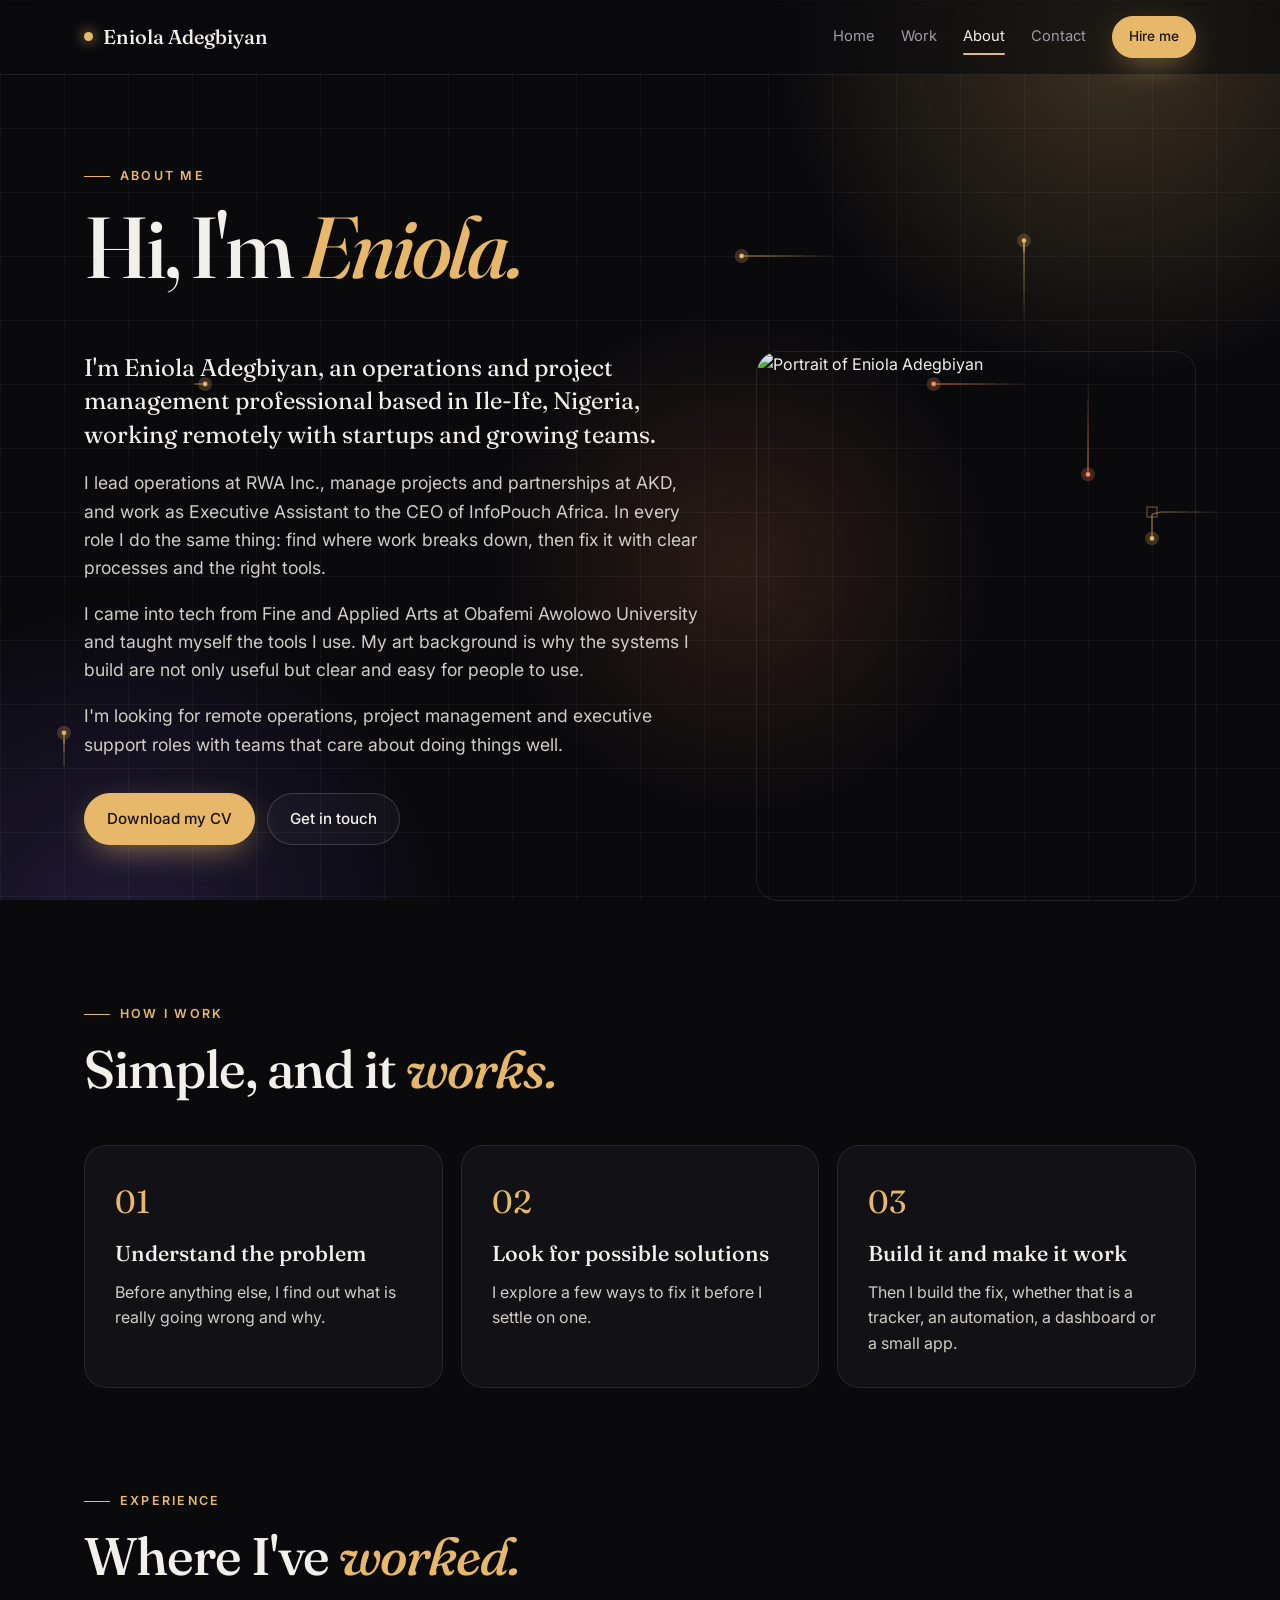
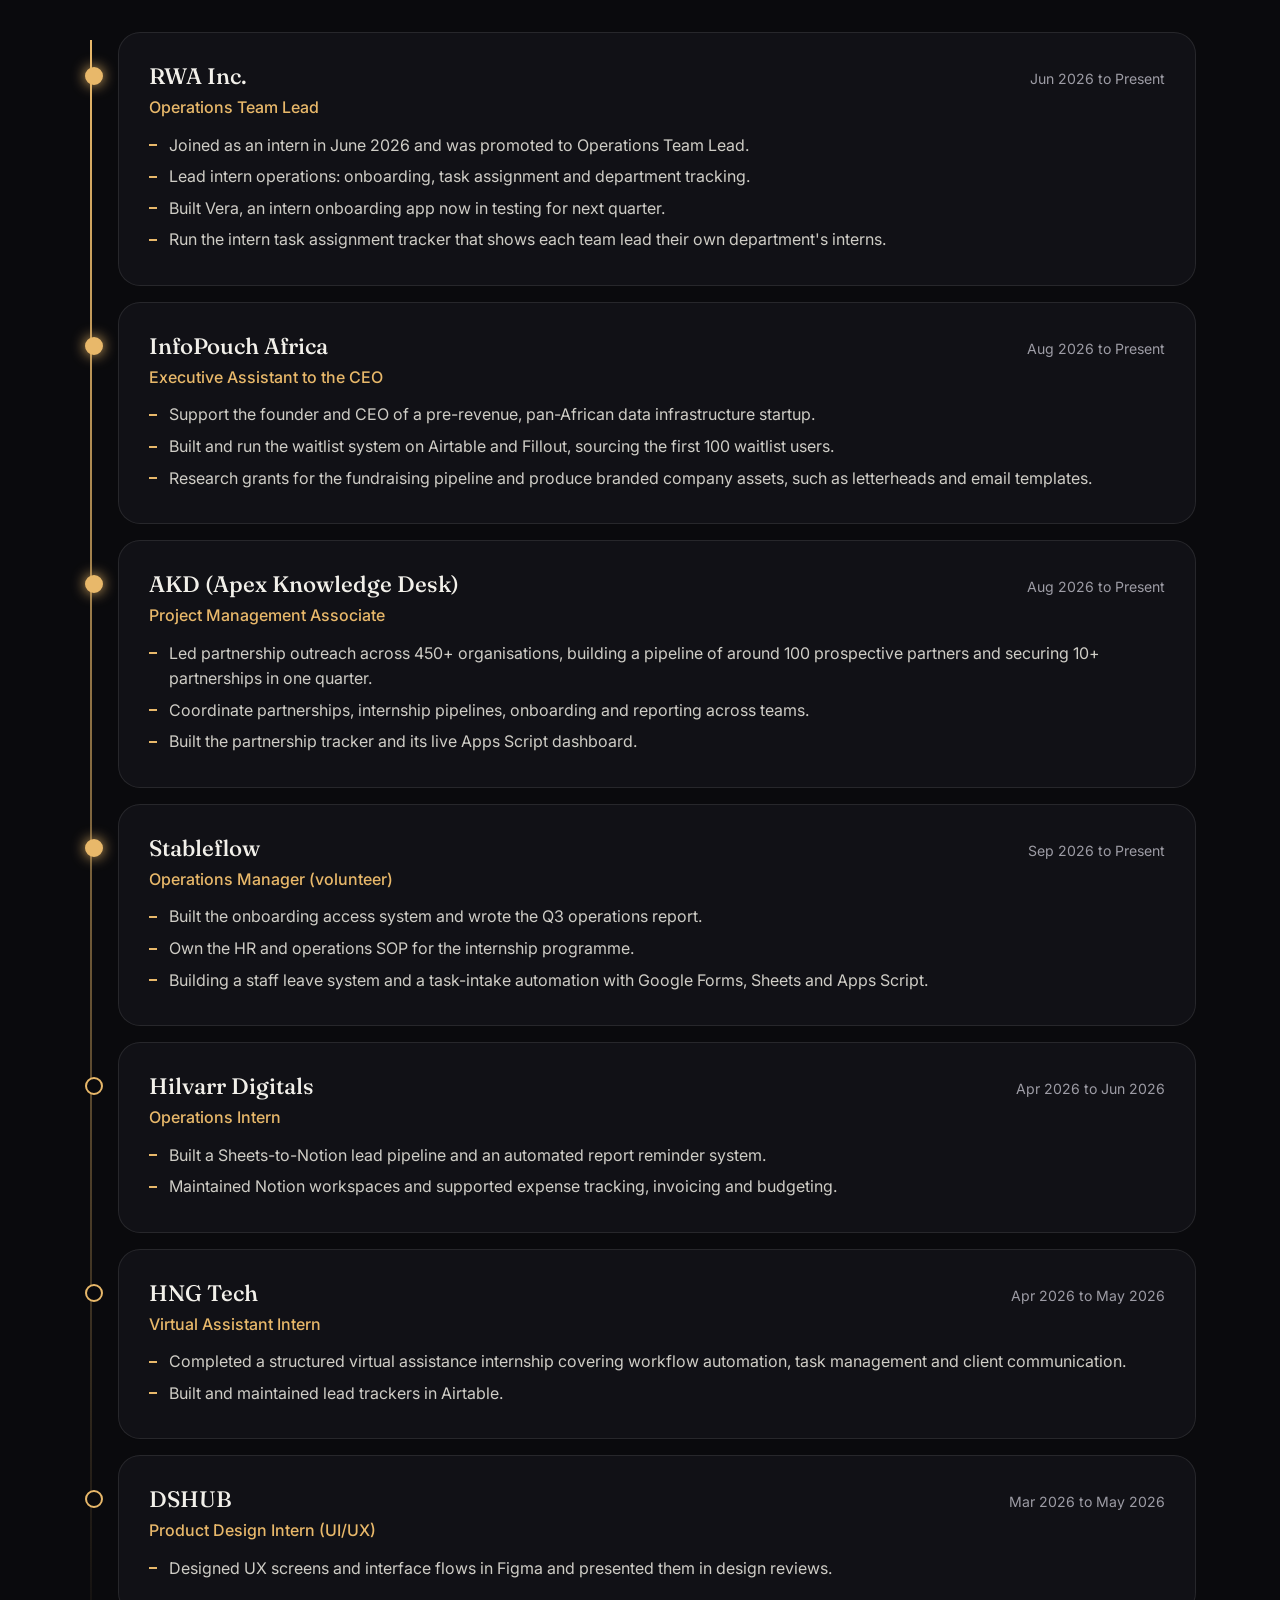
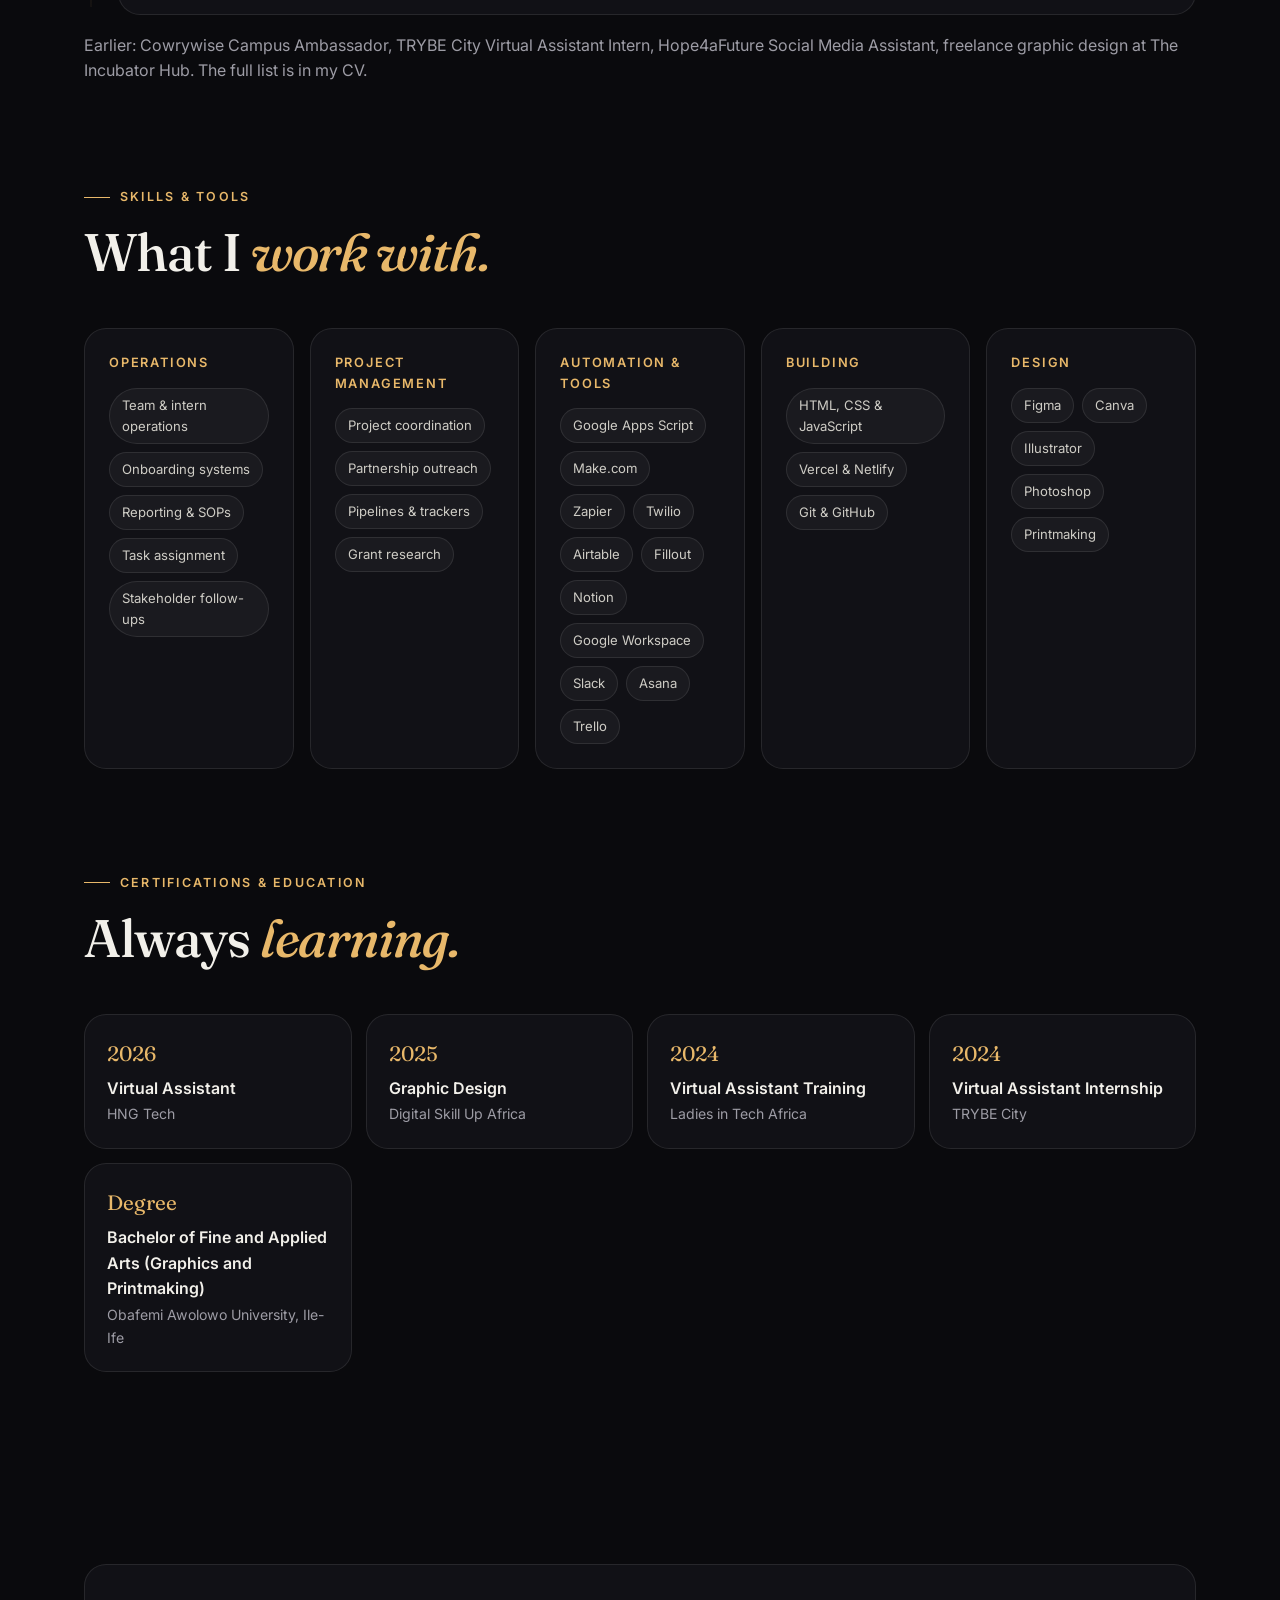
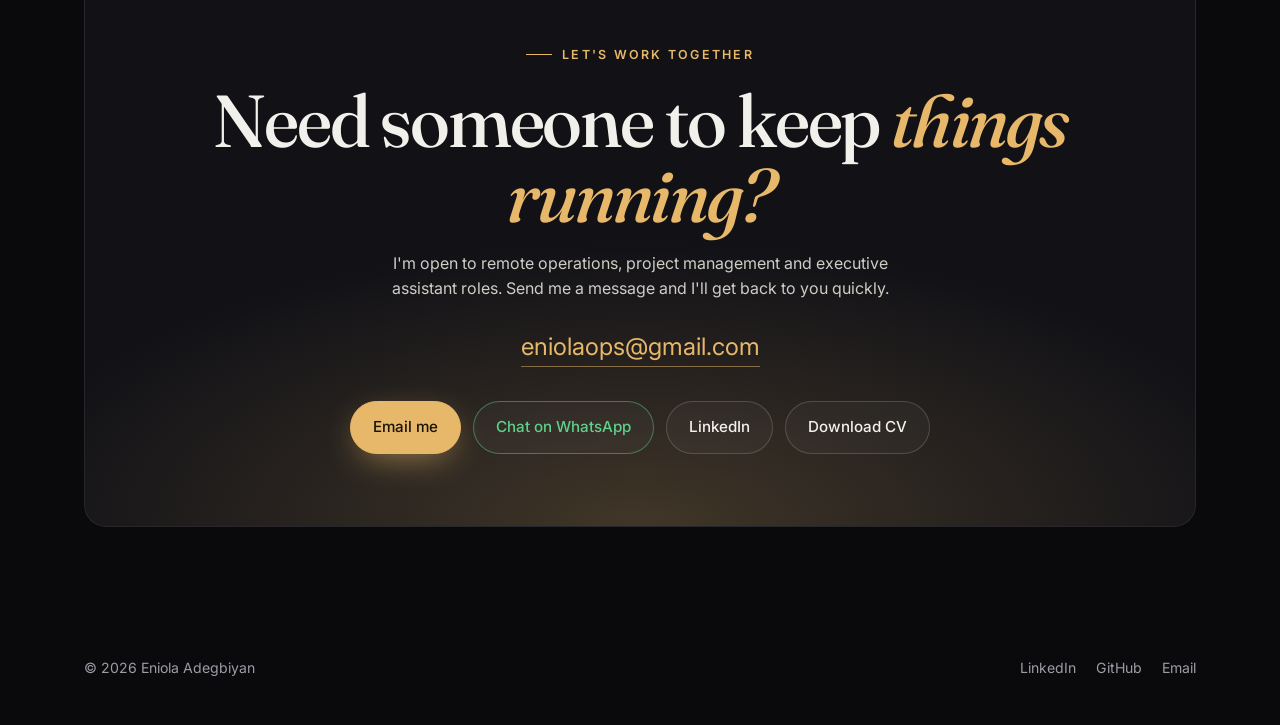
==== about.html @ 3858b808 "Add files via upload" ====
<!DOCTYPE html>
<html lang="en">
<head>
  <meta charset="UTF-8" />
  <meta name="viewport" content="width=device-width, initial-scale=1" />
  <title>About | Eniola Adegbiyan</title>
  <meta name="description" content="Eniola Adegbiyan: Operations Team Lead, Project Manager and Executive Assistant. I keep startups and growing teams organised and moving." />
  <meta name="theme-color" content="#0a0a0d" />
  <!-- The preview card people see when you share a link on LinkedIn or WhatsApp -->
  <meta property="og:type" content="website" />
  <meta property="og:title" content="Eniola Adegbiyan | Operations · Project Management · Executive Support" />
  <meta property="og:description" content="I keep startups and growing teams organised and moving: operations, projects, partnerships and the tools behind the work." />
  <meta property="og:image" content="https://envy-boop.github.io/images/photo.jpg" />
  <meta property="og:url" content="https://envy-boop.github.io/about.html" />
  <meta name="twitter:card" content="summary_large_image" />
  <!-- Tab icon: a gold "E" -->
  <link rel="icon" href="data:image/svg+xml,%3Csvg xmlns='http://www.w3.org/2000/svg' viewBox='0 0 64 64'%3E%3Crect width='64' height='64' rx='14' fill='%230a0a0d'/%3E%3Ctext x='50%25' y='54%25' text-anchor='middle' dominant-baseline='middle' font-family='Georgia,serif' font-size='40' fill='%23e8b86a'%3EE%3C/text%3E%3C/svg%3E" />
  <link rel="preconnect" href="https://fonts.googleapis.com" />
  <link rel="preconnect" href="https://fonts.gstatic.com" crossorigin />
  <link href="https://fonts.googleapis.com/css2?family=Fraunces:ital,opsz,wght@0,9..144,400;0,9..144,500;0,9..144,600;1,9..144,400;1,9..144,500&family=Inter:wght@400;500;600&display=swap" rel="stylesheet" />
  <link rel="stylesheet" href="style.css" />
  <script>document.documentElement.classList.add("js");</script>
</head>
<body data-page="about">
  <!-- The page is built by main.js from content.js. To change words, edit content.js. -->
  <main></main>
  <noscript><p style="padding:40px;color:#fff">Please turn on JavaScript to see this site.</p></noscript>
  <script src="content.js"></script>
  <script src="glow.js"></script>
  <script src="main.js"></script>
</body>
</html>
---- style.css ----
/* STYLE.CSS: the look of every page.
   Colours and fonts are in :root below. Change --accent to re-colour the whole site. */

:root {
  --bg: #0a0a0d;
  --surface: rgba(22, 22, 27, 0.72);
  --surface-solid: #16161b;
  --line: rgba(255, 255, 255, 0.09);
  --line-strong: rgba(255, 255, 255, 0.16);
  --text: #f2f0ea;
  --soft: #cfcdc6;
  --muted: #9d9ca5;
  --accent: #e8b86a;      /* gold */
  --accent-2: #ff8f5a;    /* warm orange, used in the glow */
  --accent-3: #8f6bff;    /* violet, used in the glow */
  --accent-ink: #1a1306;
  --green: #5fd08a;
  --serif: "Fraunces", Georgia, serif;
  --sans: "Inter", system-ui, -apple-system, "Segoe UI", sans-serif;
  --max: 1160px;
  --radius: 22px;
}

* { box-sizing: border-box; margin: 0; padding: 0; }
html { scroll-behavior: smooth; }
body {
  background: var(--bg); color: var(--text);
  font-family: var(--sans); line-height: 1.6;
  -webkit-font-smoothing: antialiased;
  overflow-x: clip;
}
html { overflow-x: clip; }
a { color: inherit; text-decoration: none; }
ul { list-style: none; }
img { display: block; max-width: 100%; }
::selection { background: var(--accent); color: var(--accent-ink); }

/* ---------- Glowing background (made by glow.js) ---------- */
.glow { position: fixed; inset: 0; z-index: 0; pointer-events: none; overflow: hidden; }
.orb {
  position: absolute; width: 62vmax; height: 62vmax; border-radius: 50%;
  opacity: 0.55; will-change: transform;
}
.orb.o1 { background: radial-gradient(circle, rgba(232, 184, 106, 0.42), transparent 62%); top: -28vmax; right: -18vmax; animation: drift1 26s ease-in-out infinite alternate; }
.orb.o2 { background: radial-gradient(circle, rgba(143, 107, 255, 0.32), transparent 62%); bottom: -34vmax; left: -22vmax; animation: drift2 32s ease-in-out infinite alternate; }
.orb.o3 { background: radial-gradient(circle, rgba(255, 143, 90, 0.26), transparent 62%); top: 30vh; left: 35vw; width: 46vmax; height: 46vmax; animation: drift3 38s ease-in-out infinite alternate; }
.orb.cursor {
  width: 560px; height: 560px; left: 0; top: 0; opacity: 0;
  background: radial-gradient(circle, rgba(232, 184, 106, 0.22), rgba(255, 143, 90, 0.08) 40%, transparent 68%);
  transition: opacity 0.6s ease;
}
.glow.active .orb.cursor { opacity: 1; }
.glow canvas { position: absolute; inset: 0; }
@keyframes drift1 { to { transform: translate(-14vw, 18vh) scale(1.15); } }
@keyframes drift2 { to { transform: translate(18vw, -14vh) scale(1.1); } }
@keyframes drift3 { to { transform: translate(-22vw, -10vh) scale(0.85); } }

/* Everything else sits above the glow */
.site-header, main, footer { position: relative; z-index: 1; }

/* ---------- Header ---------- */
.site-header {
  position: sticky; top: 0; z-index: 20;
  backdrop-filter: blur(16px); -webkit-backdrop-filter: blur(16px);
  background: rgba(10, 10, 13, 0.62); border-bottom: 1px solid var(--line);
}
.header-inner { max-width: var(--max); margin: 0 auto; padding: 16px 24px; display: flex; align-items: center; justify-content: space-between; gap: 20px; }
.brand { font-family: var(--serif); font-size: 1.25rem; font-weight: 500; display: flex; align-items: center; gap: 10px; white-space: nowrap; }
.brand-dot { width: 9px; height: 9px; border-radius: 50%; background: var(--accent); box-shadow: 0 0 14px var(--accent); }
.nav { display: flex; align-items: center; gap: 26px; font-size: 0.92rem; color: var(--muted); }
.nav a:not(.btn) { position: relative; padding: 4px 0; transition: color 0.2s; }
.nav a:not(.btn):hover, .nav a.active { color: var(--text); }
.nav a.active::after { content: ""; position: absolute; left: 0; right: 0; bottom: -2px; height: 2px; border-radius: 2px; background: var(--accent); }

/* ---------- Buttons ---------- */
.btn {
  display: inline-flex; align-items: center; justify-content: center; gap: 8px;
  padding: 13px 22px; border-radius: 999px; font-weight: 500; font-size: 0.95rem;
  border: 1px solid var(--line-strong); background: rgba(255, 255, 255, 0.03);
  transition: transform 0.2s, background 0.2s, border-color 0.2s, box-shadow 0.2s; white-space: nowrap;
}
.btn:hover { transform: translateY(-2px); border-color: rgba(255, 255, 255, 0.32); background: rgba(255, 255, 255, 0.06); }
.btn.primary { background: var(--accent); color: var(--accent-ink); border-color: var(--accent); box-shadow: 0 10px 34px -10px rgba(232, 184, 106, 0.7); }
.btn.primary:hover { background: #f0c67f; box-shadow: 0 14px 40px -10px rgba(232, 184, 106, 0.9); }
.btn.small { padding: 9px 16px; font-size: 0.85rem; }
.btn.whatsapp { color: var(--green); border-color: rgba(95, 208, 138, 0.45); }
.btn.whatsapp:hover { background: rgba(95, 208, 138, 0.1); }
.arrow-link { color: var(--accent); font-weight: 500; display: inline-flex; gap: 6px; align-items: center; }
.arrow-link span { transition: transform 0.2s; }
.arrow-link:hover span { transform: translateX(4px); }

/* ---------- Layout ---------- */
main { max-width: var(--max); margin: 0 auto; padding: 0 24px; }
.section { padding: 96px 0; }
.eyebrow {
  display: inline-flex; align-items: center; gap: 10px;
  font-size: 0.78rem; letter-spacing: 0.18em; text-transform: uppercase; color: var(--accent); font-weight: 600;
}
.eyebrow::before { content: ""; width: 26px; height: 1px; background: var(--accent); }
.section-title { font-family: var(--serif); font-weight: 500; font-size: clamp(2rem, 4.4vw, 3.3rem); line-height: 1.08; letter-spacing: -0.02em; margin: 16px 0 18px; max-width: 18em; }
.section-title em, h1 em, .contact-card h2 em { font-style: italic; color: var(--accent); }
.section-lead { color: var(--soft); font-size: 1.08rem; max-width: 40em; }
.section-head { margin-bottom: 48px; }
.section-head.split { display: flex; justify-content: space-between; align-items: flex-end; gap: 24px; flex-wrap: wrap; }

.card {
  background:
    radial-gradient(420px circle at var(--mx, -999px) var(--my, -999px), rgba(232, 184, 106, 0.11), transparent 45%),
    var(--surface);
  border: 1px solid var(--line); border-radius: var(--radius);
  backdrop-filter: blur(10px); -webkit-backdrop-filter: blur(10px);
}

/* ---------- Home hero ---------- */
.hero { display: grid; grid-template-columns: 1.25fr 1fr; gap: 60px; align-items: center; padding: 72px 0 84px; min-height: calc(100vh - 70px); }
.status-pill {
  display: inline-flex; align-items: center; gap: 10px; padding: 8px 16px 8px 12px;
  border-radius: 999px; border: 1px solid rgba(95, 208, 138, 0.3); background: rgba(95, 208, 138, 0.08);
  font-size: 0.85rem; color: #bfeccf;
}
.pulse { width: 8px; height: 8px; border-radius: 50%; background: var(--green); position: relative; flex: none; }
.pulse::after { content: ""; position: absolute; inset: -4px; border-radius: 50%; border: 2px solid var(--green); animation: ping 1.8s ease-out infinite; }
@keyframes ping { from { opacity: 0.8; transform: scale(0.6); } to { opacity: 0; transform: scale(1.8); } }
.hero h1 {
  font-family: var(--serif); font-weight: 500; letter-spacing: -0.035em; line-height: 0.95;
  font-size: clamp(3.2rem, 8.2vw, 6.6rem); margin: 26px 0 22px;
}
.hero h1 .last { display: block; background: linear-gradient(100deg, var(--accent), #ffd9a0 45%, var(--accent-2)); -webkit-background-clip: text; background-clip: text; color: transparent; }
.role-line { font-size: clamp(1.25rem, 2.4vw, 1.7rem); font-family: var(--serif); color: var(--soft); min-height: 1.5em; }
.role { color: var(--text); font-style: italic; display: inline-block; transition: opacity 0.35s, transform 0.35s; border-bottom: 2px solid var(--accent); }
.role.out { opacity: 0; transform: translateY(8px); }
.hero .intro { margin-top: 22px; color: var(--soft); font-size: 1.08rem; max-width: 34em; }
.cta-row { margin-top: 34px; display: flex; flex-wrap: wrap; gap: 12px; }

.portrait-wrap { position: relative; justify-self: center; width: min(100%, 420px); }
.portrait-wrap::before {
  content: ""; position: absolute; inset: -18px; border-radius: 240px 240px 36px 36px;
  background: conic-gradient(from 180deg, var(--accent), var(--accent-2), var(--accent-3), var(--accent));
  filter: blur(34px); opacity: 0.55; animation: spin 14s linear infinite;
}
@keyframes spin { to { transform: rotate(360deg); } }
.portrait {
  position: relative; aspect-ratio: 4 / 5; border-radius: 220px 220px 28px 28px; overflow: hidden;
  border: 1px solid var(--line-strong); background: var(--surface-solid);
}
.portrait img { width: 100%; height: 100%; object-fit: cover; object-position: 50% 22%; }
.float-chip {
  position: absolute; display: flex; align-items: center; gap: 10px; padding: 12px 16px;
  font-size: 0.85rem; border-radius: 16px; white-space: nowrap; box-shadow: 0 20px 40px -20px #000;
  animation: bob 6s ease-in-out infinite;
}
.float-chip strong { display: block; font-weight: 600; color: var(--text); }
.float-chip small { color: var(--muted); font-size: 0.78rem; }
.float-chip .ico { width: 34px; height: 34px; border-radius: 10px; display: grid; place-items: center; background: rgba(232, 184, 106, 0.15); color: var(--accent); font-size: 1rem; flex: none; }
.float-chip.a { left: -46px; bottom: 70px; }
.float-chip.b { right: -30px; top: 40px; animation-delay: -3s; }
@keyframes bob { 50% { transform: translateY(-10px); } }

/* ---------- Stats ---------- */
.stats { display: grid; grid-template-columns: repeat(5, 1fr); gap: 14px; }
.stat { padding: 26px 22px; }
.stat .num { font-family: var(--serif); font-size: clamp(2.1rem, 3.4vw, 2.9rem); line-height: 1; color: var(--accent); font-weight: 500; letter-spacing: -0.02em; }
.stat p { margin-top: 12px; color: var(--soft); font-size: 0.9rem; line-height: 1.45; }

/* ---------- What I do ---------- */
.services { display: grid; grid-template-columns: repeat(2, 1fr); gap: 18px; }
.service { padding: 34px; position: relative; overflow: hidden; transition: border-color 0.3s, transform 0.3s; }
.service:hover { border-color: rgba(232, 184, 106, 0.4); transform: translateY(-4px); }
.service::after { content: ""; position: absolute; width: 220px; height: 220px; right: -80px; top: -80px; border-radius: 50%; background: radial-gradient(circle, rgba(232, 184, 106, 0.18), transparent 70%); opacity: 0; transition: opacity 0.4s; }
.service:hover::after { opacity: 1; }
.service .n { font-family: var(--serif); color: var(--accent); font-size: 1rem; }
.service h3 { font-family: var(--serif); font-weight: 500; font-size: 1.6rem; margin: 14px 0 10px; }
.service p { color: var(--soft); }

/* ---------- Project cards ---------- */
.projects-grid { display: grid; grid-template-columns: repeat(2, 1fr); gap: 22px; }
.projects-grid.three { grid-template-columns: repeat(3, 1fr); }
.pcard { display: flex; flex-direction: column; overflow: hidden; transition: transform 0.35s, border-color 0.35s, box-shadow 0.35s; }
.pcard:hover { transform: translateY(-6px); border-color: rgba(232, 184, 106, 0.4); box-shadow: 0 30px 60px -30px rgba(232, 184, 106, 0.35); }
.pcard .thumb { position: relative; aspect-ratio: 16 / 10; overflow: hidden; background: var(--surface-solid); border-bottom: 1px solid var(--line); }
.pcard .thumb img { width: 100%; height: 100%; object-fit: cover; transition: transform 0.6s ease; }
.pcard:hover .thumb img { transform: scale(1.05); }
.thumb .tag-illus, .cover .tag-illus {
  position: absolute; left: 12px; bottom: 12px; font-size: 0.7rem; letter-spacing: 0.06em;
  padding: 4px 10px; border-radius: 999px; background: rgba(10, 10, 13, 0.75); color: var(--muted); border: 1px solid var(--line);
}
.pcard .body { padding: 24px 24px 26px; display: flex; flex-direction: column; gap: 10px; flex: 1; }
.pcard .meta { display: flex; align-items: center; justify-content: space-between; gap: 10px; font-size: 0.8rem; color: var(--muted); }
.pcard h3 { font-family: var(--serif); font-weight: 500; font-size: 1.45rem; line-height: 1.2; }
.pcard p { color: var(--soft); font-size: 0.95rem; }
.pcard .arrow-link { margin-top: auto; padding-top: 8px; font-size: 0.92rem; }

.badge { font-size: 0.72rem; padding: 3px 10px; border-radius: 999px; border: 1px solid var(--line-strong); color: var(--muted); white-space: nowrap; }
.badge.live { color: var(--green); border-color: rgba(95, 208, 138, 0.45); }
.badge.testing, .badge.in-progress { color: var(--accent); border-color: rgba(232, 184, 106, 0.45); }
.badge.paused { color: #e0a5a5; border-color: rgba(224, 165, 165, 0.45); }
.badge.demo { color: #8fb4e8; border-color: rgba(143, 180, 232, 0.45); }

.filters { display: flex; flex-wrap: wrap; gap: 10px; margin-bottom: 34px; }
.filter { padding: 9px 18px; border-radius: 999px; border: 1px solid var(--line-strong); background: transparent; color: var(--soft); font: inherit; font-size: 0.9rem; cursor: pointer; transition: 0.2s; }
.filter:hover { border-color: rgba(255, 255, 255, 0.35); color: var(--text); }
.filter.on { background: var(--accent); border-color: var(--accent); color: var(--accent-ink); font-weight: 600; }
.pcard.hide { display: none; }

/* ---------- Roles now ---------- */
.now-list { display: grid; grid-template-columns: repeat(2, 1fr); gap: 14px; }
.now { padding: 22px 24px; display: flex; gap: 18px; align-items: flex-start; }
.now .dot { width: 10px; height: 10px; border-radius: 50%; background: var(--accent); margin-top: 8px; box-shadow: 0 0 12px var(--accent); flex: none; }
.now h3 { font-weight: 600; font-size: 1.05rem; }
.now p { color: var(--muted); font-size: 0.9rem; }

/* ---------- Page heads (Work, About, Project) ---------- */
.page-head { padding: 84px 0 40px; }
.page-head h1 { font-family: var(--serif); font-weight: 500; font-size: clamp(2.8rem, 7vw, 5.4rem); letter-spacing: -0.035em; line-height: 1; margin: 18px 0 20px; }

/* ---------- Project page ---------- */
.back { display: inline-flex; gap: 8px; color: var(--muted); font-size: 0.9rem; margin-bottom: 26px; transition: color 0.2s; }
.back:hover { color: var(--text); }
.proj-meta-line { display: flex; flex-wrap: wrap; gap: 10px 16px; align-items: center; color: var(--muted); font-size: 0.92rem; }
.proj-summary { font-size: clamp(1.15rem, 2vw, 1.4rem); color: var(--soft); max-width: 36em; line-height: 1.5; }
.facts-grid { display: grid; grid-template-columns: 1fr 1.6fr 1.2fr; gap: 14px; margin: 40px 0; }
.facts-grid .card { padding: 22px 24px; }
.facts-grid h4 { font-size: 0.72rem; letter-spacing: 0.16em; text-transform: uppercase; color: var(--muted); font-weight: 600; margin-bottom: 10px; }
.facts-grid .links-col { display: flex; flex-wrap: wrap; gap: 8px; }
.chips { display: flex; flex-wrap: wrap; gap: 8px; }
.chips li { font-size: 0.82rem; padding: 6px 12px; border-radius: 999px; background: rgba(255, 255, 255, 0.04); border: 1px solid var(--line); color: var(--soft); }
.cover { position: relative; border-radius: var(--radius); overflow: hidden; border: 1px solid var(--line); background: var(--surface-solid); }
.cover img { width: 100%; max-height: 720px; object-fit: contain; margin: 0 auto; }
.story { display: grid; grid-template-columns: 240px 1fr; gap: 28px 48px; padding: 64px 0 20px; }
.story h2 { font-family: var(--serif); font-weight: 500; font-size: 1.7rem; }
.story > div { color: var(--soft); font-size: 1.06rem; }
.story ul li { position: relative; padding-left: 28px; margin-bottom: 14px; }
.story ul li::before { content: ""; position: absolute; left: 0; top: 0.62em; width: 14px; height: 2px; background: var(--accent); }
.result-box { padding: 26px 30px; border-color: rgba(232, 184, 106, 0.35); background: linear-gradient(135deg, rgba(232, 184, 106, 0.12), rgba(22, 22, 27, 0.7)); color: var(--text) !important; font-size: 1.15rem !important; font-family: var(--serif); }
.gallery { display: grid; grid-template-columns: repeat(auto-fit, minmax(240px, 1fr)); gap: 16px; margin-top: 24px; }
.gallery figure { overflow: hidden; }
.gallery img { width: 100%; height: 420px; object-fit: contain; background: rgba(255, 255, 255, 0.03); padding: 14px; }
.gallery figcaption { padding: 12px 16px; font-size: 0.85rem; color: var(--muted); }
.proof-note { margin-top: 30px; font-size: 0.9rem; color: var(--muted); font-style: italic; }
.next-proj { margin-top: 70px; padding: 30px 34px; display: flex; justify-content: space-between; align-items: center; gap: 20px; transition: border-color 0.3s; }
.next-proj:hover { border-color: rgba(232, 184, 106, 0.4); }
.next-proj small { color: var(--muted); display: block; font-size: 0.8rem; letter-spacing: 0.14em; text-transform: uppercase; }
.next-proj strong { font-family: var(--serif); font-weight: 500; font-size: 1.6rem; }

/* ---------- About page ---------- */
.about-hero { display: grid; grid-template-columns: 1.4fr 1fr; gap: 56px; align-items: start; }
.about-hero .prose p { color: var(--soft); font-size: 1.1rem; margin-bottom: 18px; }
.about-hero .prose p:first-child { color: var(--text); font-family: var(--serif); font-size: 1.5rem; line-height: 1.4; }
.about-photo { border-radius: var(--radius); overflow: hidden; border: 1px solid var(--line); aspect-ratio: 4 / 5; }
.about-photo img { width: 100%; height: 100%; object-fit: cover; object-position: 50% 22%; }
.steps { display: grid; grid-template-columns: repeat(3, 1fr); gap: 18px; }
.step { padding: 30px; }
.step .n { font-family: var(--serif); color: var(--accent); font-size: 2rem; }
.step h3 { font-family: var(--serif); font-weight: 500; font-size: 1.35rem; margin: 10px 0 8px; }
.step p { color: var(--soft); }
.timeline { position: relative; padding-left: 34px; }
.timeline::before { content: ""; position: absolute; left: 6px; top: 8px; bottom: 8px; width: 2px; background: linear-gradient(var(--accent), rgba(232, 184, 106, 0.05)); }
.tl-item { position: relative; padding: 26px 30px; margin-bottom: 16px; }
.tl-item::before { content: ""; position: absolute; left: -34px; top: 34px; width: 14px; height: 14px; border-radius: 50%; background: var(--bg); border: 2px solid var(--accent); }
.tl-item.current::before { background: var(--accent); box-shadow: 0 0 14px var(--accent); }
.tl-top { display: flex; justify-content: space-between; gap: 10px 20px; flex-wrap: wrap; align-items: baseline; }
.tl-item h3 { font-family: var(--serif); font-weight: 500; font-size: 1.4rem; }
.tl-item .role-name { color: var(--accent); font-weight: 500; }
.tl-item .period { color: var(--muted); font-size: 0.88rem; }
.tl-item ul { margin-top: 12px; }
.tl-item li { color: var(--soft); padding-left: 20px; position: relative; margin-bottom: 6px; }
.tl-item li::before { content: ""; position: absolute; left: 0; top: 0.72em; width: 8px; height: 2px; background: var(--accent); }
.muted-line { color: var(--muted); margin-top: 18px; }
.skills-grid { display: grid; grid-template-columns: repeat(auto-fit, minmax(200px, 1fr)); gap: 16px; }
.skills-grid .card { padding: 24px; }
.skills-grid h3 { font-size: 0.8rem; letter-spacing: 0.14em; text-transform: uppercase; color: var(--accent); margin-bottom: 14px; font-weight: 600; }
.certs { display: grid; grid-template-columns: repeat(auto-fit, minmax(220px, 1fr)); gap: 14px; }
.cert { padding: 22px; }
.cert .yr { color: var(--accent); font-family: var(--serif); font-size: 1.3rem; }
.cert h3 { font-weight: 600; font-size: 1rem; margin: 6px 0 2px; }
.cert p { color: var(--muted); font-size: 0.88rem; }

/* ---------- Contact (bottom of every page) ---------- */
.contact-card { padding: clamp(36px, 6vw, 72px); text-align: center; position: relative; overflow: hidden; }
.contact-card::before { content: ""; position: absolute; inset: auto -20% -60% -20%; height: 120%; background: radial-gradient(ellipse at center, rgba(232, 184, 106, 0.22), transparent 60%); pointer-events: none; }
.contact-card h2 { font-family: var(--serif); font-weight: 500; font-size: clamp(2.4rem, 6vw, 4.6rem); letter-spacing: -0.03em; line-height: 1.02; position: relative; }
.contact-card p { color: var(--soft); max-width: 34em; margin: 18px auto 0; position: relative; }
.contact-card .cta-row { justify-content: center; position: relative; }
.contact-email { display: inline-block; margin-top: 26px; font-size: clamp(1.1rem, 2.4vw, 1.5rem); color: var(--accent); border-bottom: 1px solid rgba(232, 184, 106, 0.5); position: relative; word-break: break-all; }

footer { max-width: var(--max); margin: 0 auto; padding: 34px 24px 46px; display: flex; justify-content: space-between; gap: 16px; flex-wrap: wrap; color: var(--muted); font-size: 0.88rem; }
footer nav { display: flex; gap: 20px; }
footer a:hover { color: var(--text); }

/* ---------- Scroll reveal ---------- */
.js .reveal { opacity: 0; transform: translateY(26px); transition: opacity 0.8s ease, transform 0.8s cubic-bezier(.2,.7,.2,1); }
.js .reveal.in { opacity: 1; transform: none; }

@media (prefers-reduced-motion: reduce) {
  *, *::before, *::after { animation: none !important; transition: none !important; }
  .js .reveal { opacity: 1; transform: none; }
  html { scroll-behavior: auto; }
}

/* ---------- Tablets ---------- */
@media (max-width: 980px) {
  .hero { grid-template-columns: 1fr; min-height: 0; gap: 70px; padding-top: 48px; }
  .portrait-wrap { width: min(80%, 360px); }
  .stats { grid-template-columns: repeat(2, 1fr); }
  .stats .stat:last-child { grid-column: span 2; }
  .projects-grid.three { grid-template-columns: repeat(2, 1fr); }
  .facts-grid { grid-template-columns: 1fr; }
  .about-hero { grid-template-columns: 1fr; }
  .about-photo { max-width: 360px; }
}

/* ---------- Phones ---------- */
@media (max-width: 680px) {
  .header-inner { padding: 14px 18px; }
  .brand .full { display: none; }
  .nav { gap: 16px; font-size: 0.85rem; }
  .nav .btn { display: none; }
  main { padding: 0 18px; }
  .section { padding: 68px 0; }
  .hero h1 { margin-top: 20px; }
  .float-chip.a { left: -12px; bottom: 24px; }
  .float-chip.b { right: -12px; top: 18px; }
  .services, .projects-grid, .projects-grid.three, .now-list, .steps { grid-template-columns: 1fr; }
  .service { padding: 26px; }
  .story { grid-template-columns: 1fr; gap: 14px; padding-top: 48px; }
  .gallery img { height: 360px; }
  .next-proj { flex-direction: column; align-items: flex-start; }
  .cta-row .btn { flex: 1 1 auto; }
}
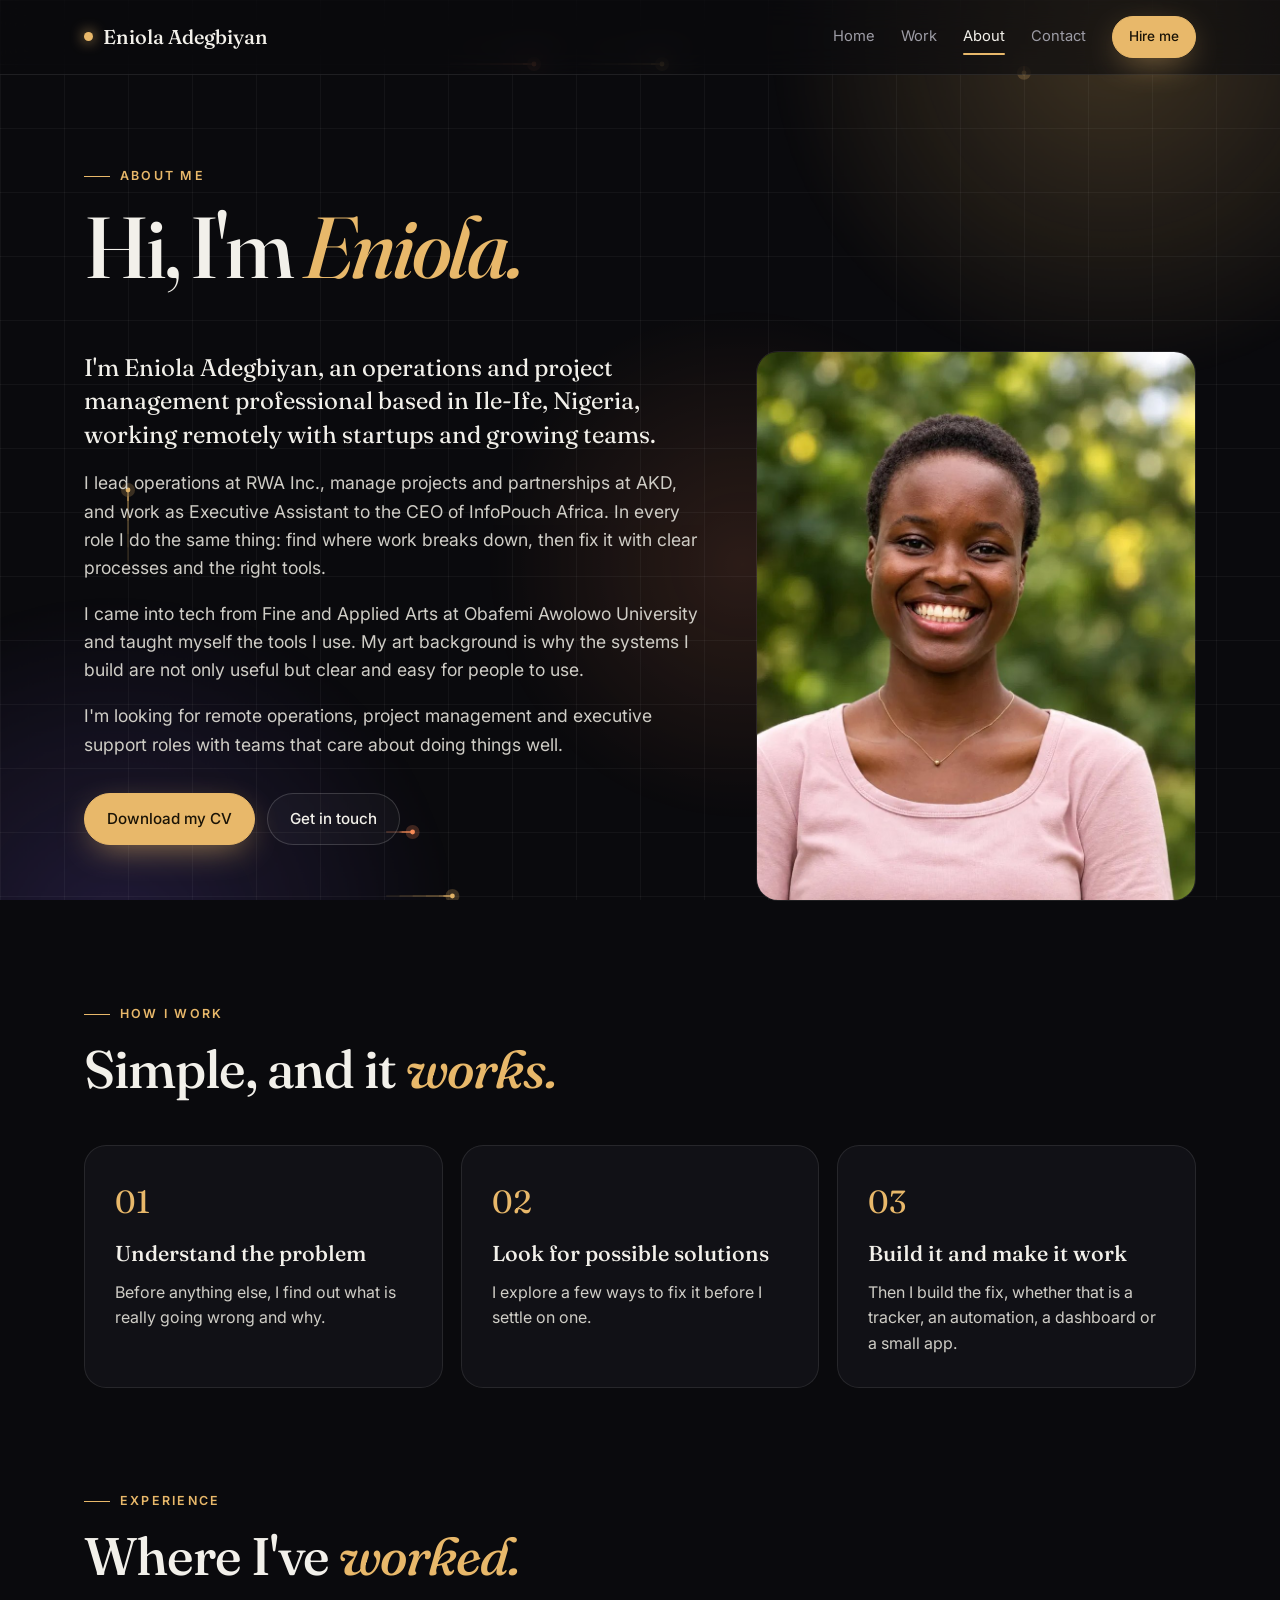
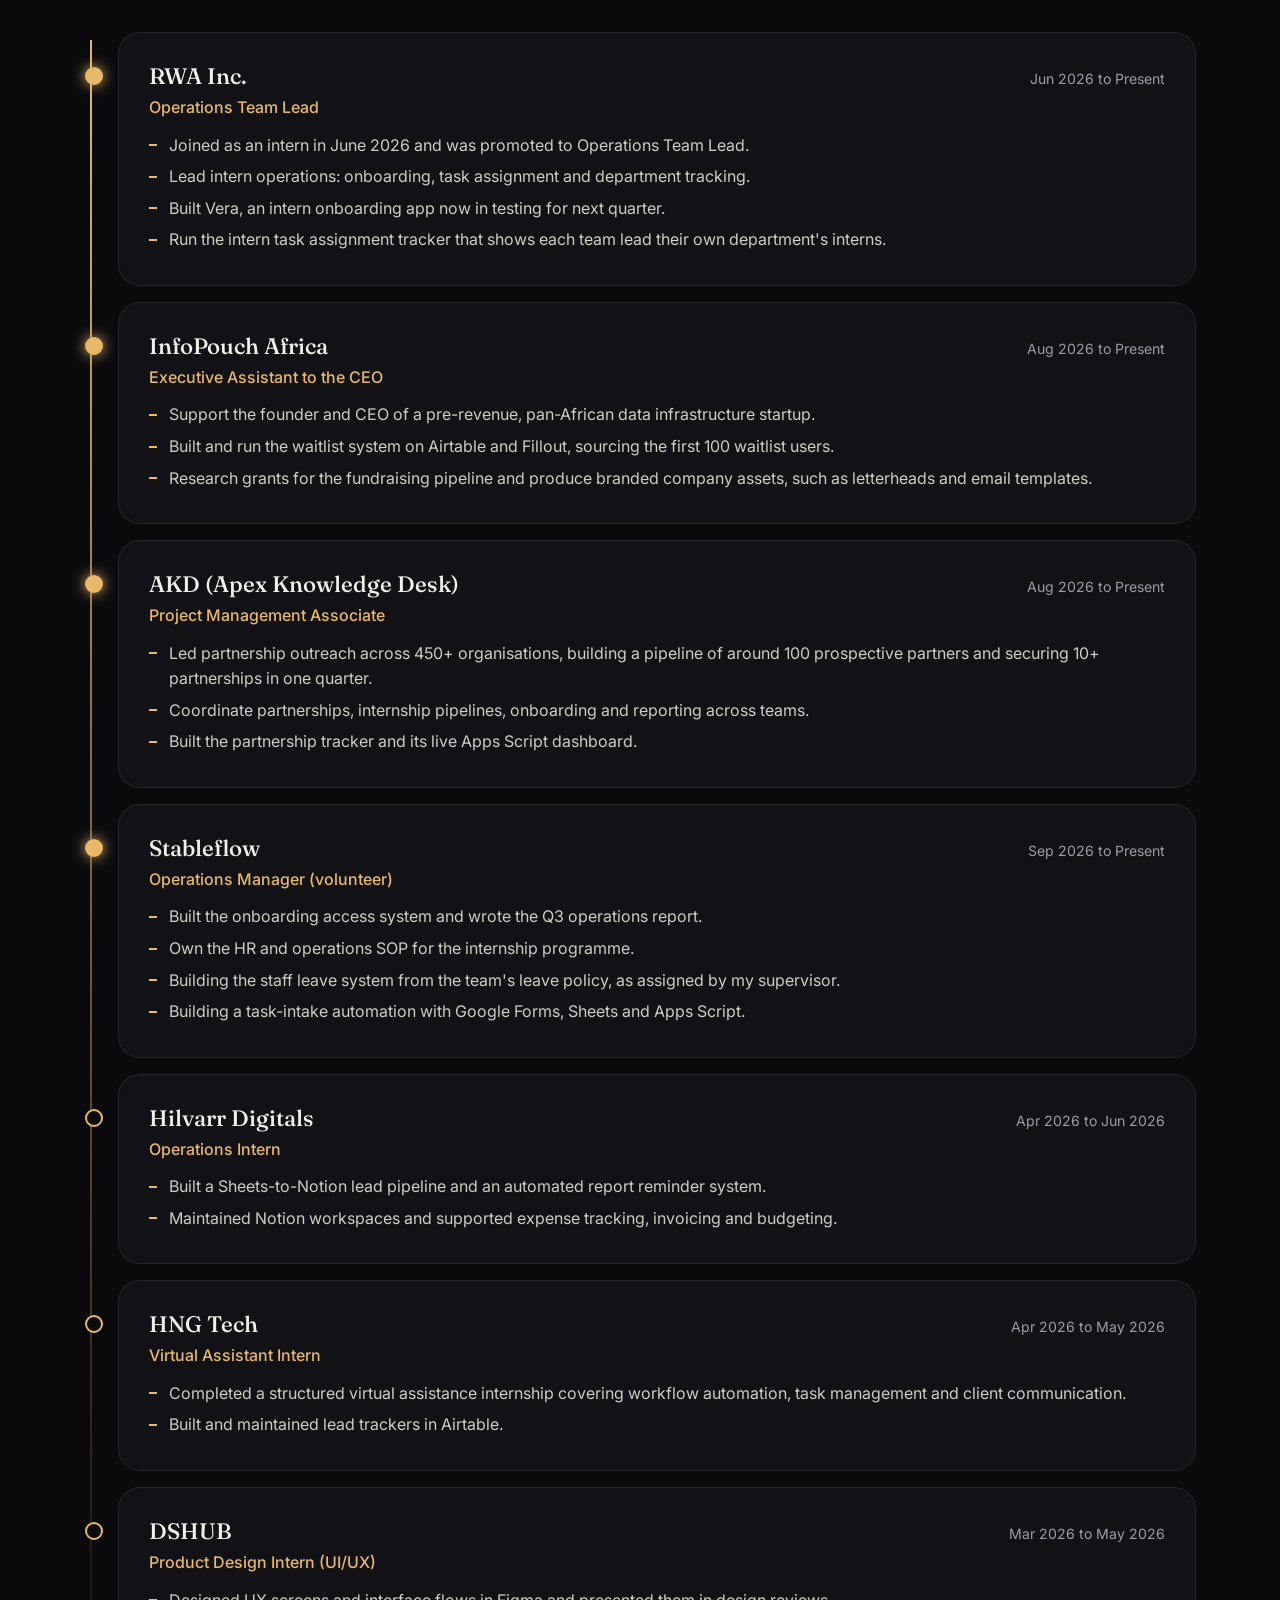
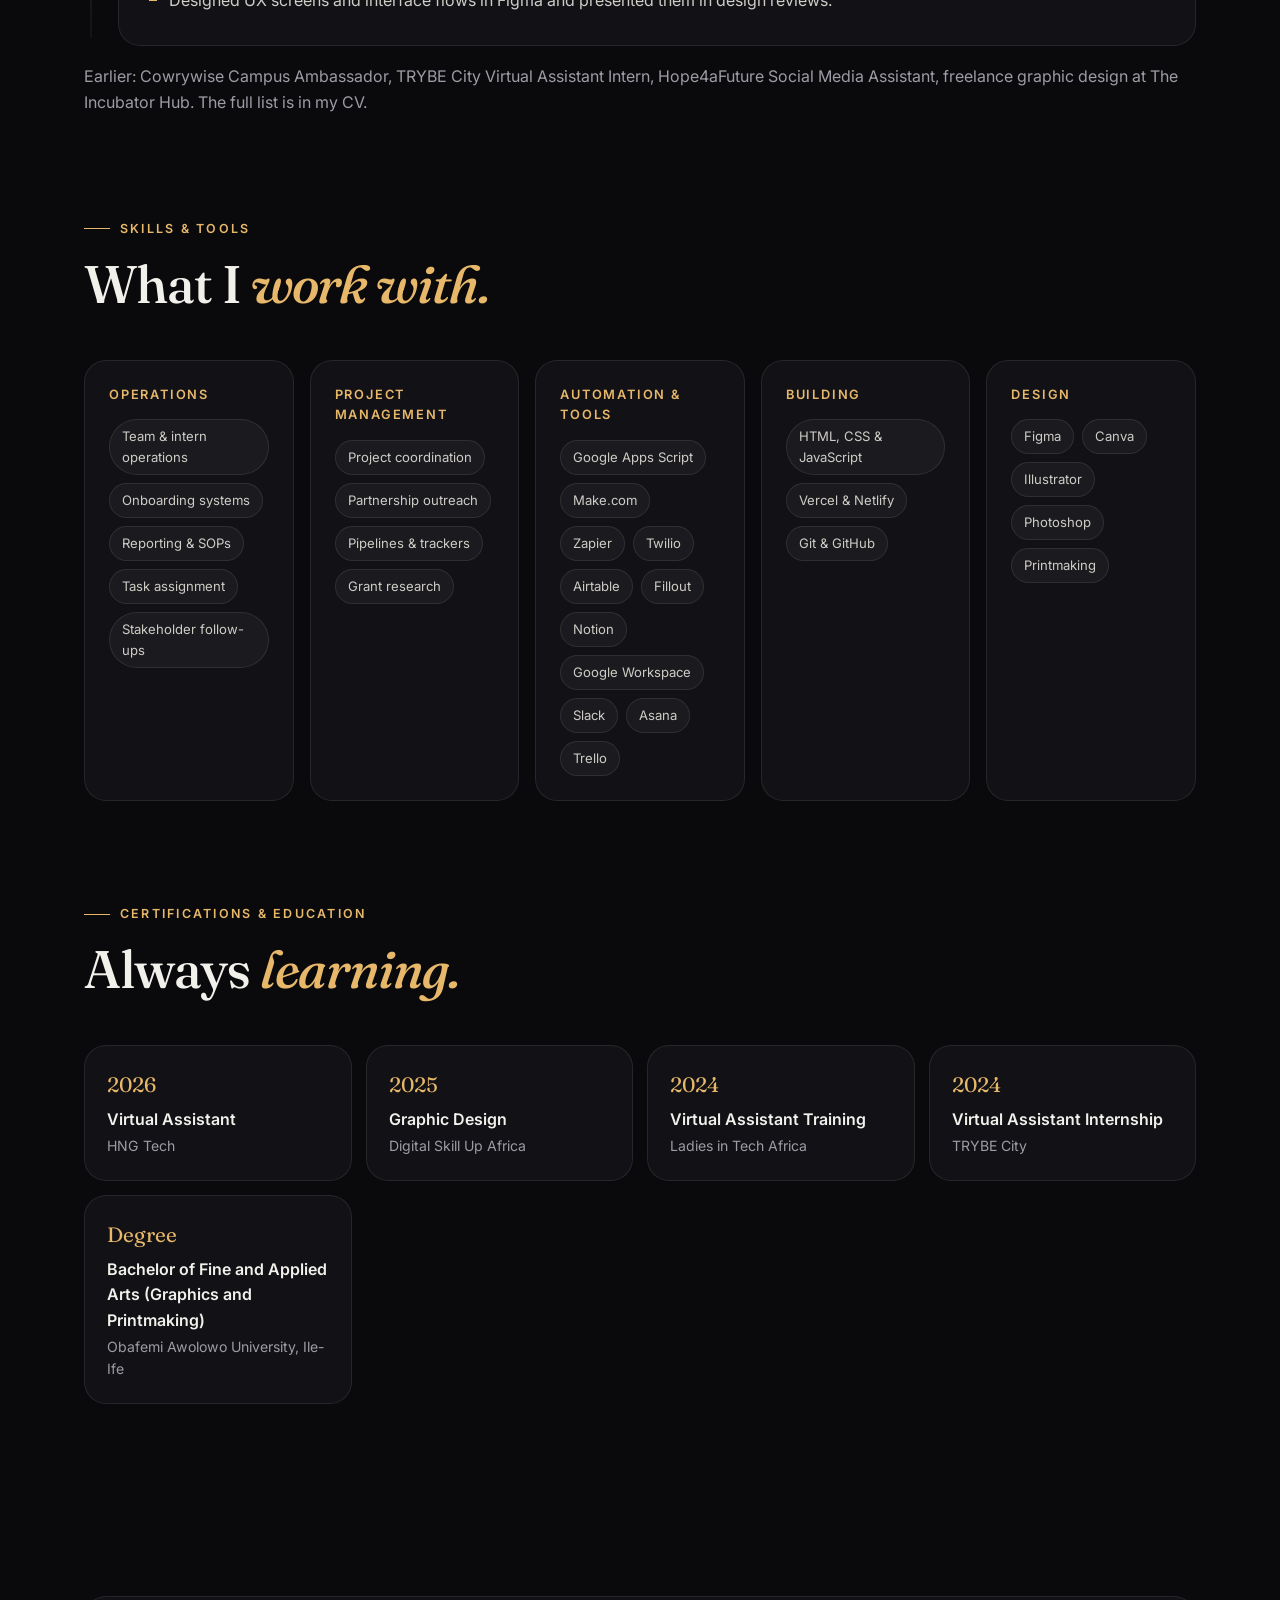
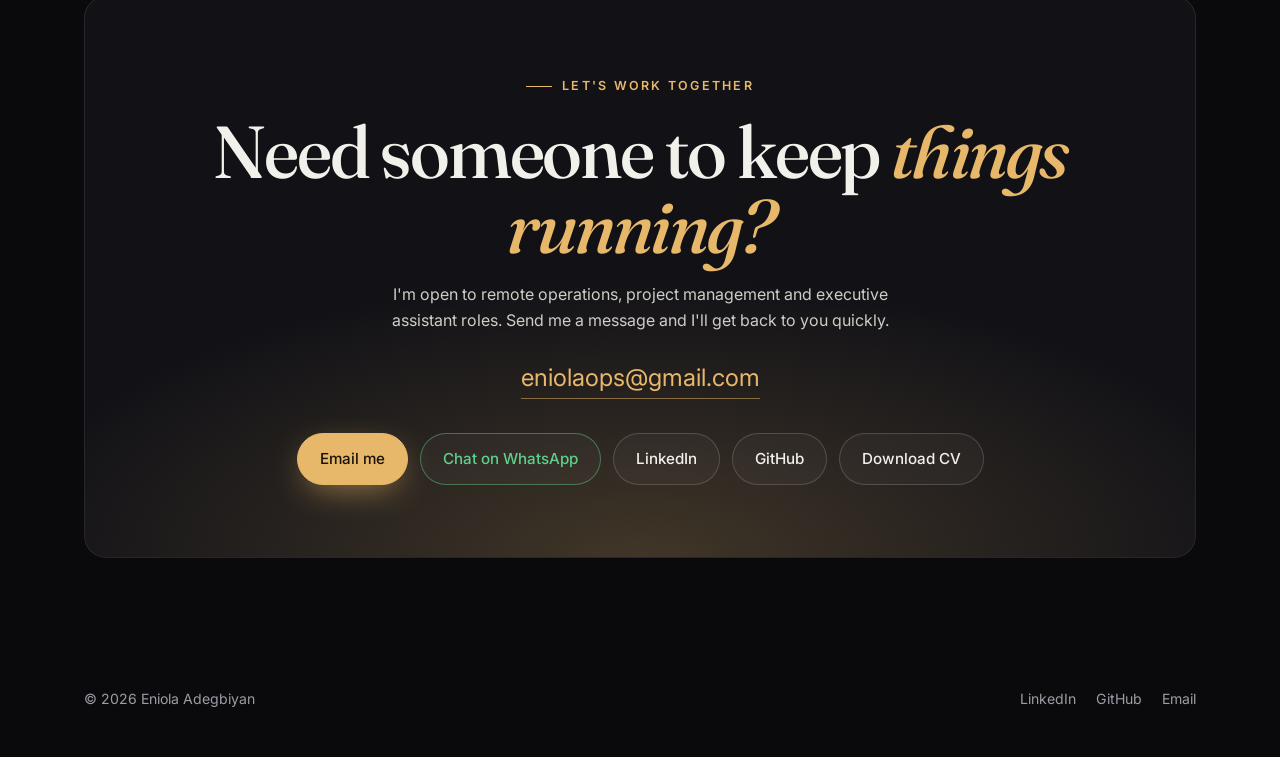
==== commit bad45597: "Launch new multi-page portfolio New Home, Work, About and case study pages, interactive background, " ====
--- a/about.html
+++ b/about.html
@@ -10,23 +10,42 @@
   <meta property="og:type" content="website" />
   <meta property="og:title" content="Eniola Adegbiyan | Operations · Project Management · Executive Support" />
   <meta property="og:description" content="I keep startups and growing teams organised and moving: operations, projects, partnerships and the tools behind the work." />
-  <meta property="og:image" content="https://envy-boop.github.io/images/photo.jpg" />
-  <meta property="og:url" content="https://envy-boop.github.io/about.html" />
+  <meta property="og:url" content="https://envy-boop.github.io/eniola-adegbiyan/about.html" />
   <meta name="twitter:card" content="summary_large_image" />
   <!-- Tab icon: a gold "E" -->
   <link rel="icon" href="data:image/svg+xml,%3Csvg xmlns='http://www.w3.org/2000/svg' viewBox='0 0 64 64'%3E%3Crect width='64' height='64' rx='14' fill='%230a0a0d'/%3E%3Ctext x='50%25' y='54%25' text-anchor='middle' dominant-baseline='middle' font-family='Georgia,serif' font-size='40' fill='%23e8b86a'%3EE%3C/text%3E%3C/svg%3E" />
   <link rel="preconnect" href="https://fonts.googleapis.com" />
   <link rel="preconnect" href="https://fonts.gstatic.com" crossorigin />
   <link href="https://fonts.googleapis.com/css2?family=Fraunces:ital,opsz,wght@0,9..144,400;0,9..144,500;0,9..144,600;1,9..144,400;1,9..144,500&family=Inter:wght@400;500;600&display=swap" rel="stylesheet" />
-  <link rel="stylesheet" href="style.css" />
+  <!-- ?v=10 makes browsers fetch fresh files. When you upload a changed file, raise the number (v=11, v=12...) in all 4 pages. -->
+  <link rel="stylesheet" href="style.css?v=10" />
   <script>document.documentElement.classList.add("js");</script>
 </head>
 <body data-page="about">
   <!-- The page is built by main.js from content.js. To change words, edit content.js. -->
   <main></main>
   <noscript><p style="padding:40px;color:#fff">Please turn on JavaScript to see this site.</p></noscript>
-  <script src="content.js"></script>
-  <script src="glow.js"></script>
-  <script src="main.js"></script>
+  <!-- If something fails to load, show a clear message instead of a blank page -->
+  <script>
+    (function () {
+      function warn(msg) {
+        var box = document.createElement("div");
+        box.style.cssText = "position:fixed;left:16px;right:16px;bottom:16px;z-index:9999;padding:16px 18px;border-radius:14px;background:#3a1212;color:#ffd7d7;font:15px/1.5 system-ui,sans-serif;border:1px solid #a33";
+        box.textContent = "Site problem: " + msg;
+        document.body.appendChild(box);
+      }
+      window.addEventListener("error", function (e) {
+        if (e.target && e.target.tagName === "SCRIPT") warn("could not load " + e.target.getAttribute("src").split("?")[0] + ". Make sure it is in the same folder as this page.");
+        else if (e.message) warn(e.message + (e.filename ? " (in " + e.filename.split("/").pop().split("?")[0] + ")" : ""));
+      }, true);
+      window.addEventListener("load", function () {
+        if (typeof SITE === "undefined") warn("content.js did not load. Unzip the whole folder first, then open index.html from inside it.");
+        else if (!document.querySelector(".site-header")) warn("main.js did not run. Make sure the newest main.js is in the same folder as this page.");
+      });
+    })();
+  </script>
+  <script src="content.js?v=10"></script>
+  <script src="glow.js?v=10"></script>
+  <script src="main.js?v=10"></script>
 </body>
 </html>
--- a/style.css
+++ b/style.css
@@ -188,7 +188,19 @@
 .pcard .meta { display: flex; align-items: center; justify-content: space-between; gap: 10px; font-size: 0.8rem; color: var(--muted); }
 .pcard h3 { font-family: var(--serif); font-weight: 500; font-size: 1.45rem; line-height: 1.2; }
 .pcard p { color: var(--soft); font-size: 0.95rem; }
-.pcard .arrow-link { margin-top: auto; padding-top: 8px; font-size: 0.92rem; }
+.pcard .thumb { display: block; }
+.tag-go {
+  position: absolute; right: 12px; top: 12px; font-size: 0.75rem; font-weight: 600;
+  padding: 6px 12px; border-radius: 999px; background: var(--accent); color: var(--accent-ink);
+  opacity: 0; transform: translateY(-6px); transition: 0.3s;
+}
+.pcard:hover .tag-go { opacity: 1; transform: none; }
+.pcard .did { margin-top: 4px; padding: 14px 16px; border-radius: 14px; background: rgba(255, 255, 255, 0.03); border: 1px solid var(--line); }
+.pcard .did span { display: block; font-size: 0.7rem; letter-spacing: 0.14em; text-transform: uppercase; color: var(--accent); font-weight: 600; margin-bottom: 8px; }
+.pcard .did li { position: relative; padding-left: 16px; color: var(--soft); font-size: 0.88rem; line-height: 1.5; margin-bottom: 6px; }
+.pcard .did li::before { content: ""; position: absolute; left: 0; top: 0.7em; width: 8px; height: 2px; background: var(--accent); }
+.card-actions { display: flex; flex-wrap: wrap; gap: 8px; margin-top: auto; padding-top: 10px; }
+.pcard .arrow-link { font-size: 0.9rem; padding-top: 4px; }
 
 .badge { font-size: 0.72rem; padding: 3px 10px; border-radius: 999px; border: 1px solid var(--line-strong); color: var(--muted); white-space: nowrap; }
 .badge.live { color: var(--green); border-color: rgba(95, 208, 138, 0.45); }
@@ -288,7 +300,7 @@
 footer a:hover { color: var(--text); }
 
 /* ---------- Scroll reveal ---------- */
-.js .reveal { opacity: 0; transform: translateY(26px); transition: opacity 0.8s ease, transform 0.8s cubic-bezier(.2,.7,.2,1); }
+.js .reveal { opacity: 0; transform: translateY(18px); transition: opacity 0.5s ease, transform 0.6s cubic-bezier(.2,.7,.2,1); }
 .js .reveal.in { opacity: 1; transform: none; }
 
 @media (prefers-reduced-motion: reduce) {
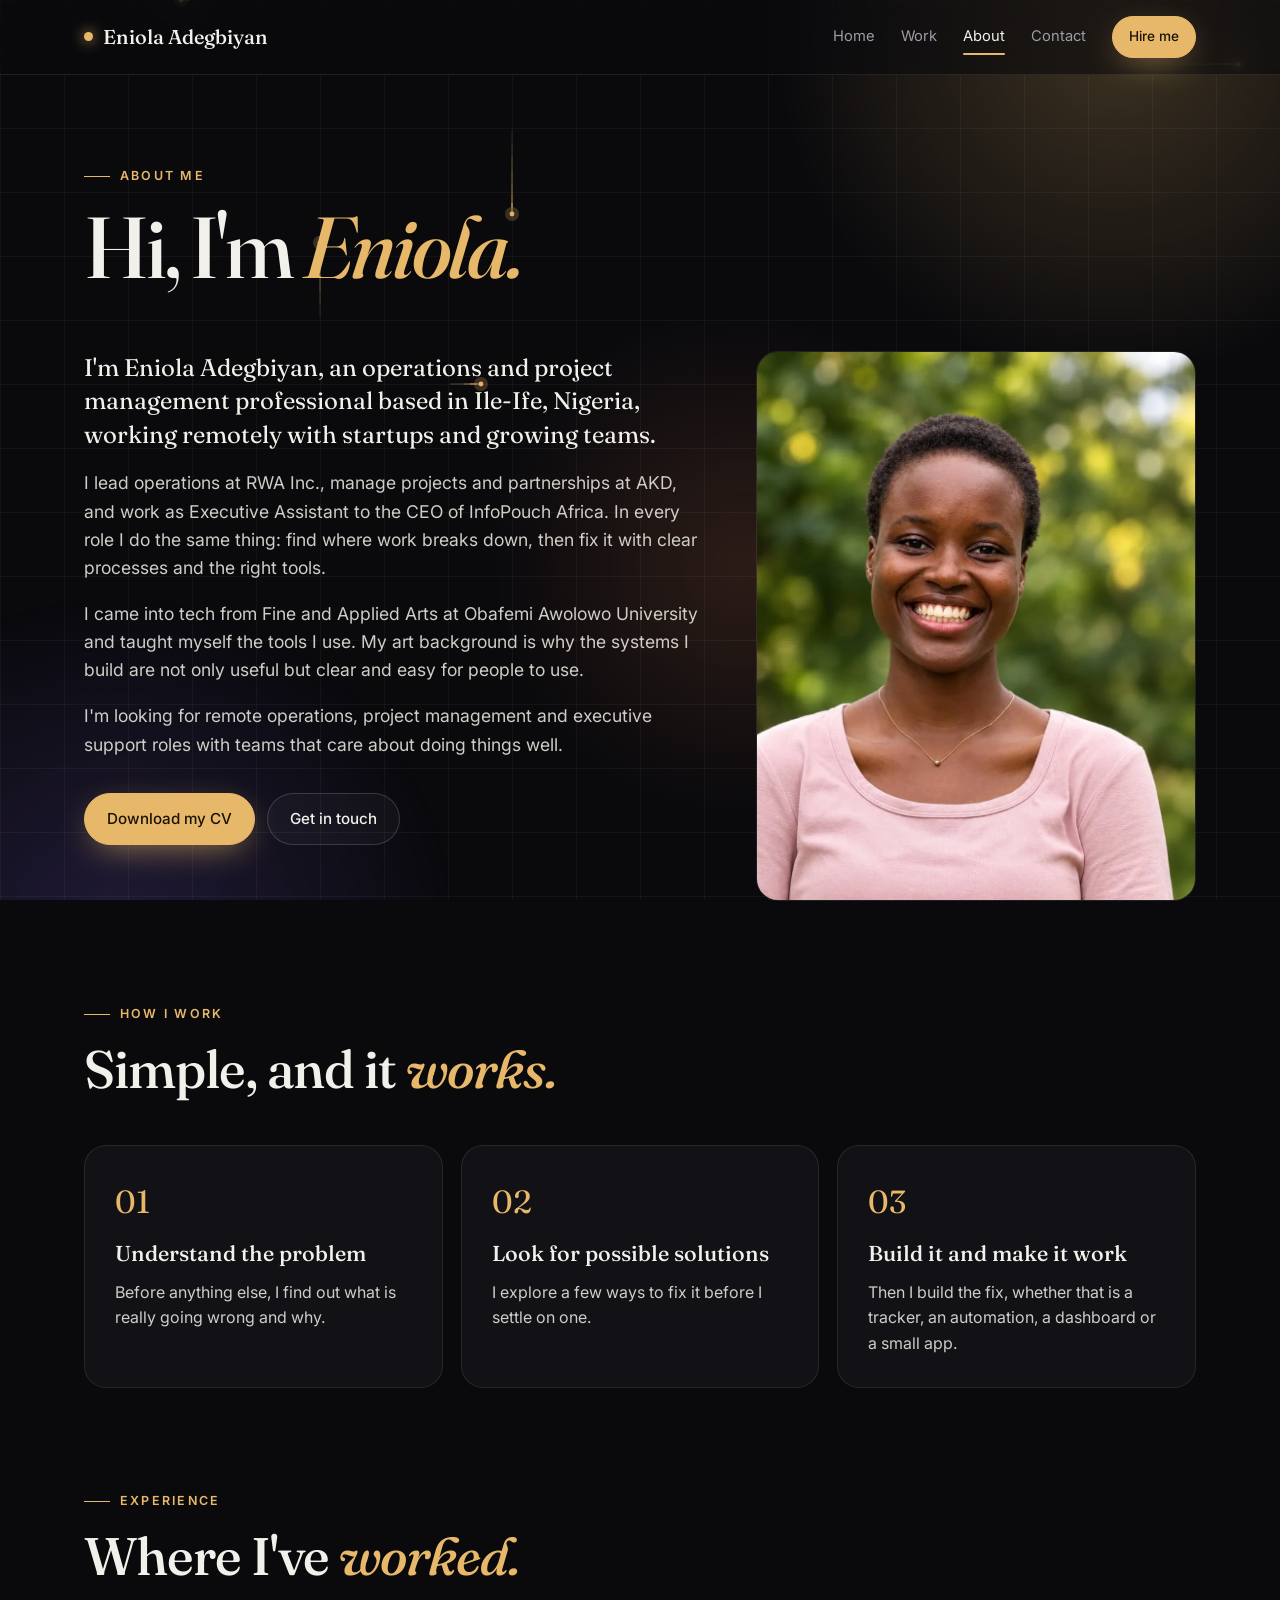
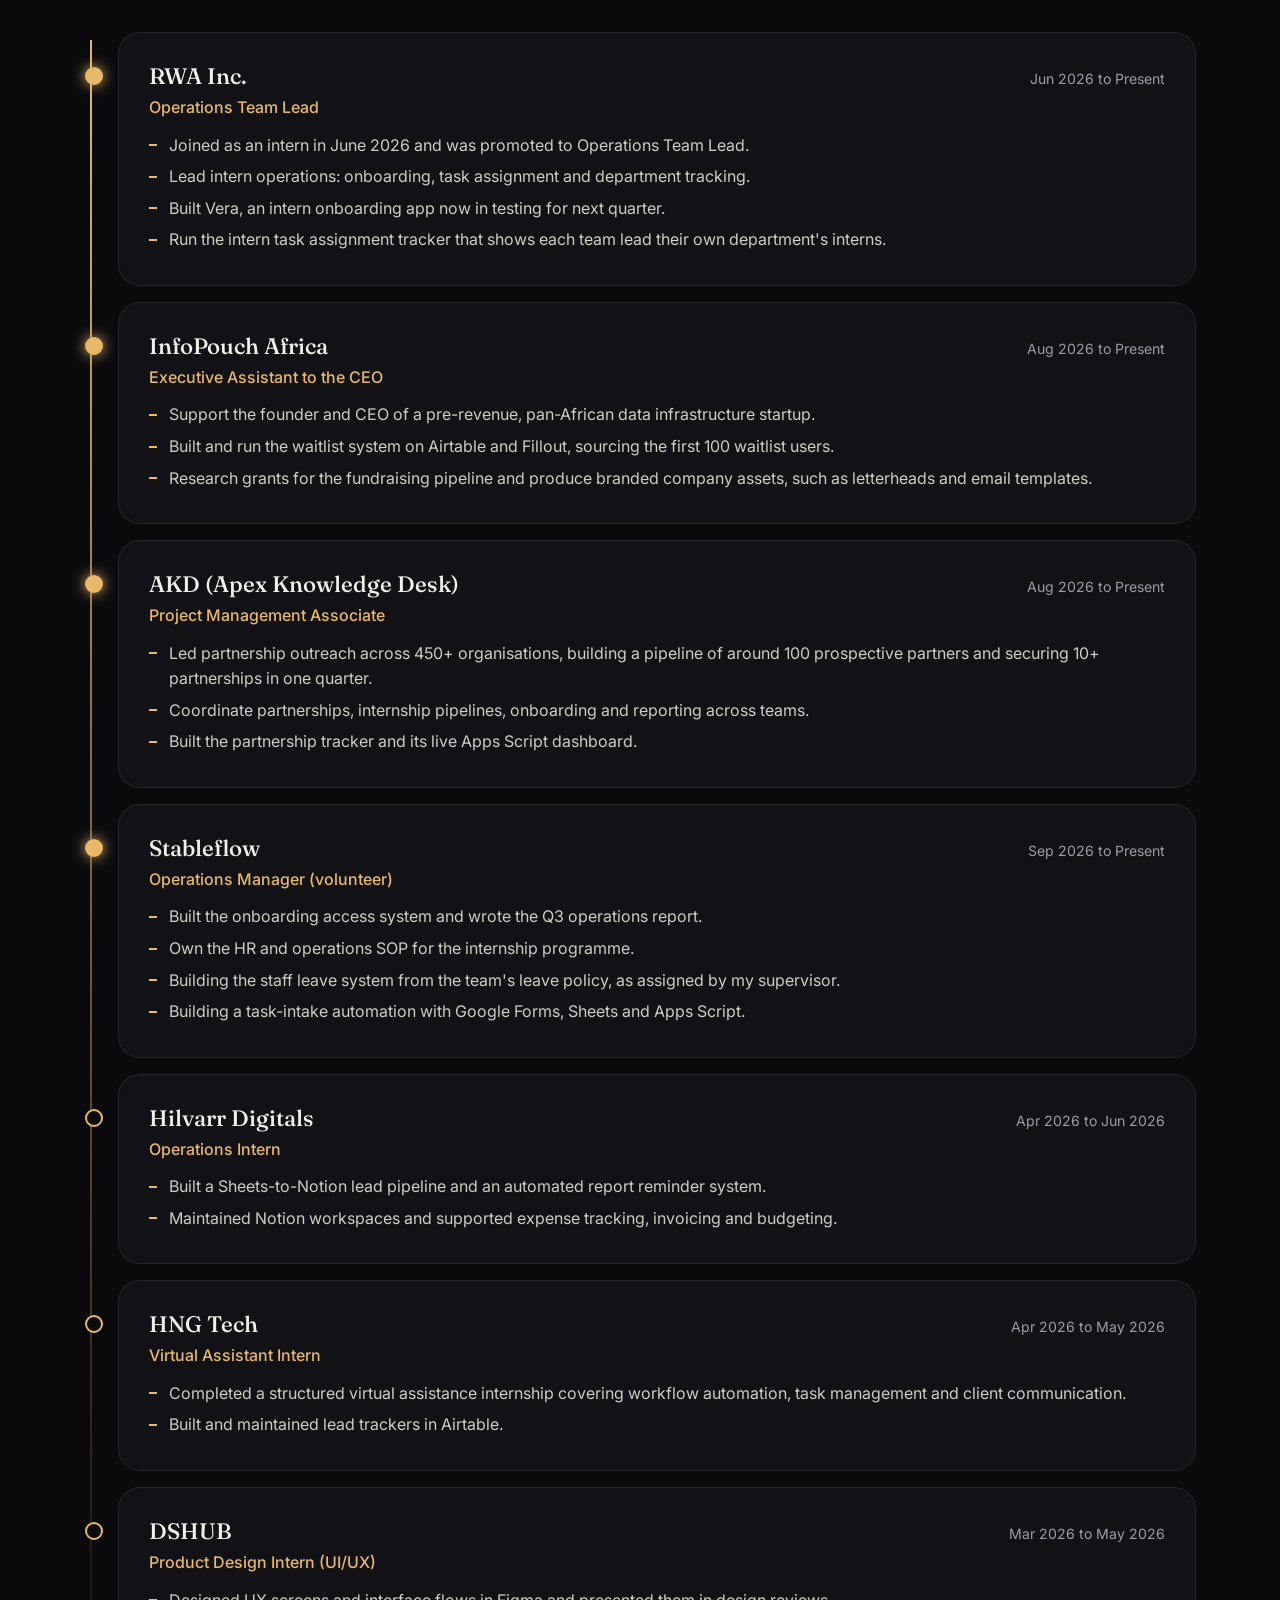
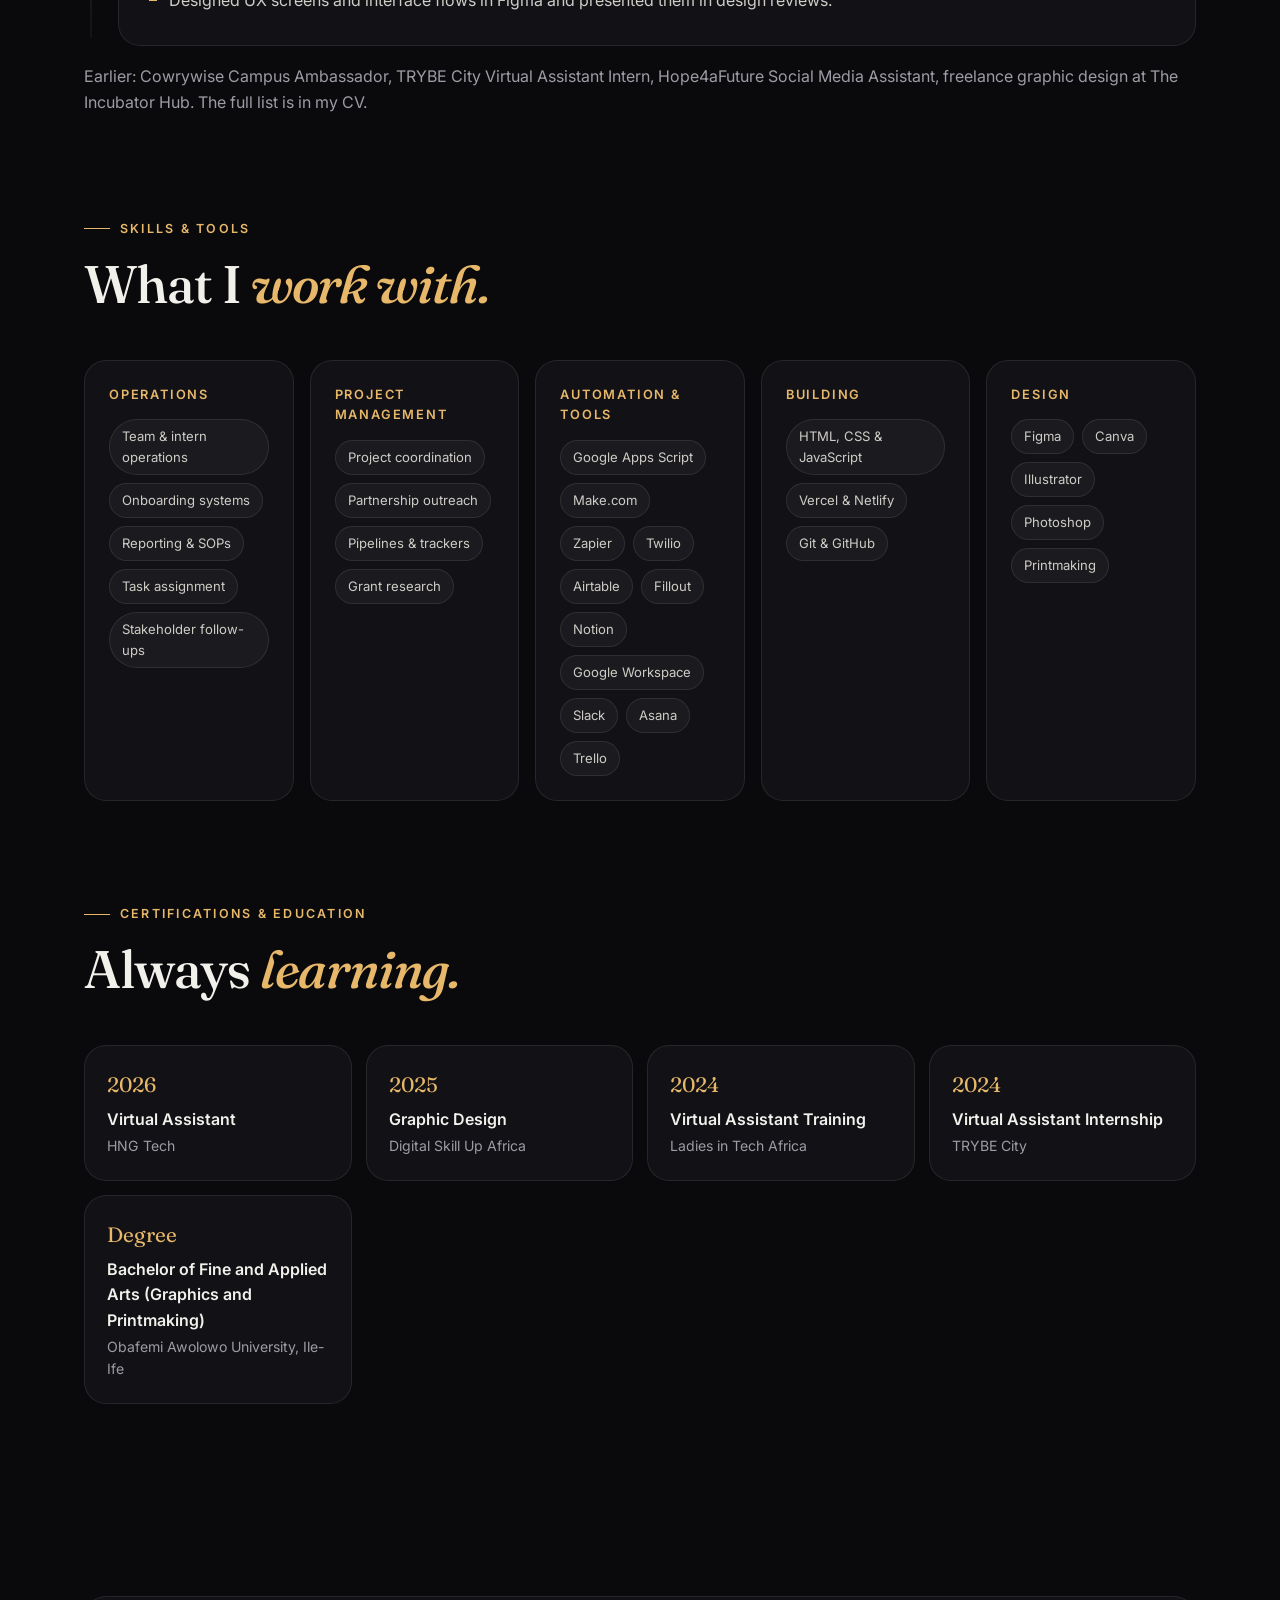
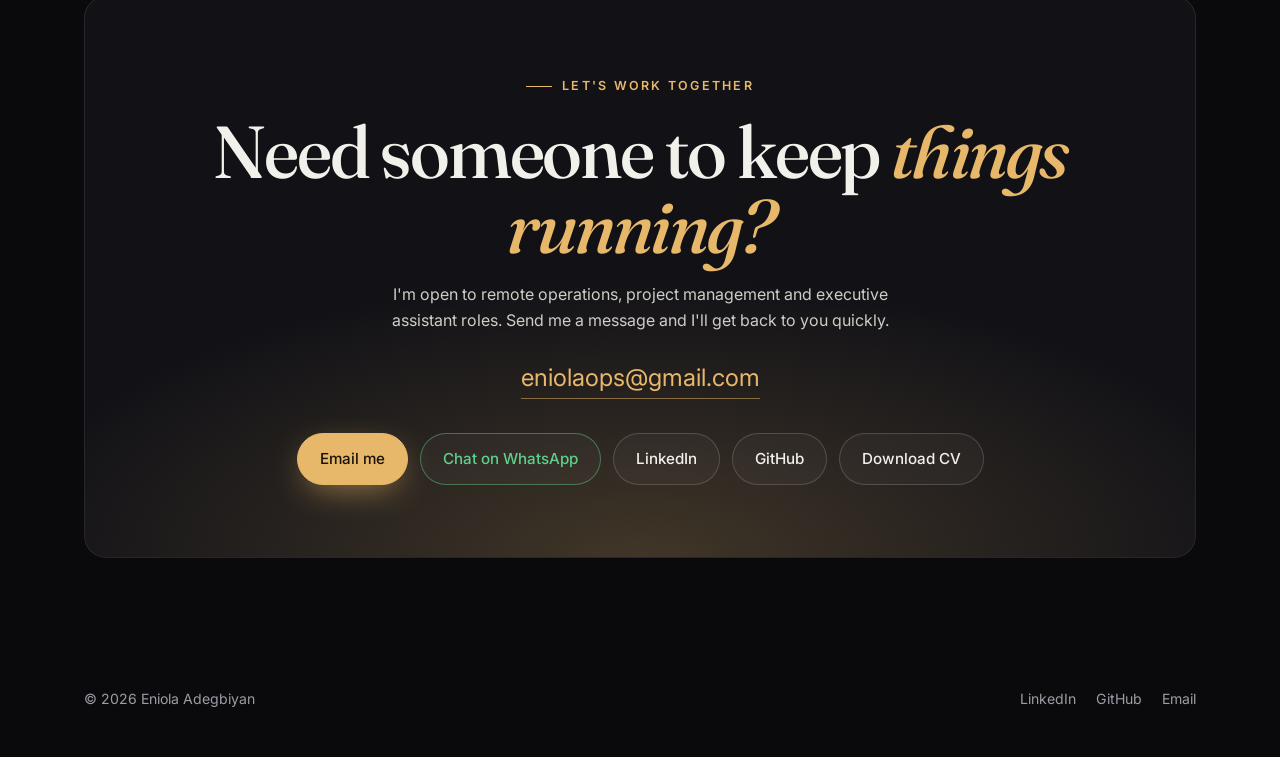
==== commit da8b1da0: "Update about.html" ====
--- a/about.html
+++ b/about.html
@@ -10,6 +10,7 @@
   <meta property="og:type" content="website" />
   <meta property="og:title" content="Eniola Adegbiyan | Operations · Project Management · Executive Support" />
   <meta property="og:description" content="I keep startups and growing teams organised and moving: operations, projects, partnerships and the tools behind the work." />
+  <meta property="og:image" content="https://envy-boop.github.io/eniola-adegbiyan/images/photo.jpg" />
   <meta property="og:url" content="https://envy-boop.github.io/eniola-adegbiyan/about.html" />
   <meta name="twitter:card" content="summary_large_image" />
   <!-- Tab icon: a gold "E" -->
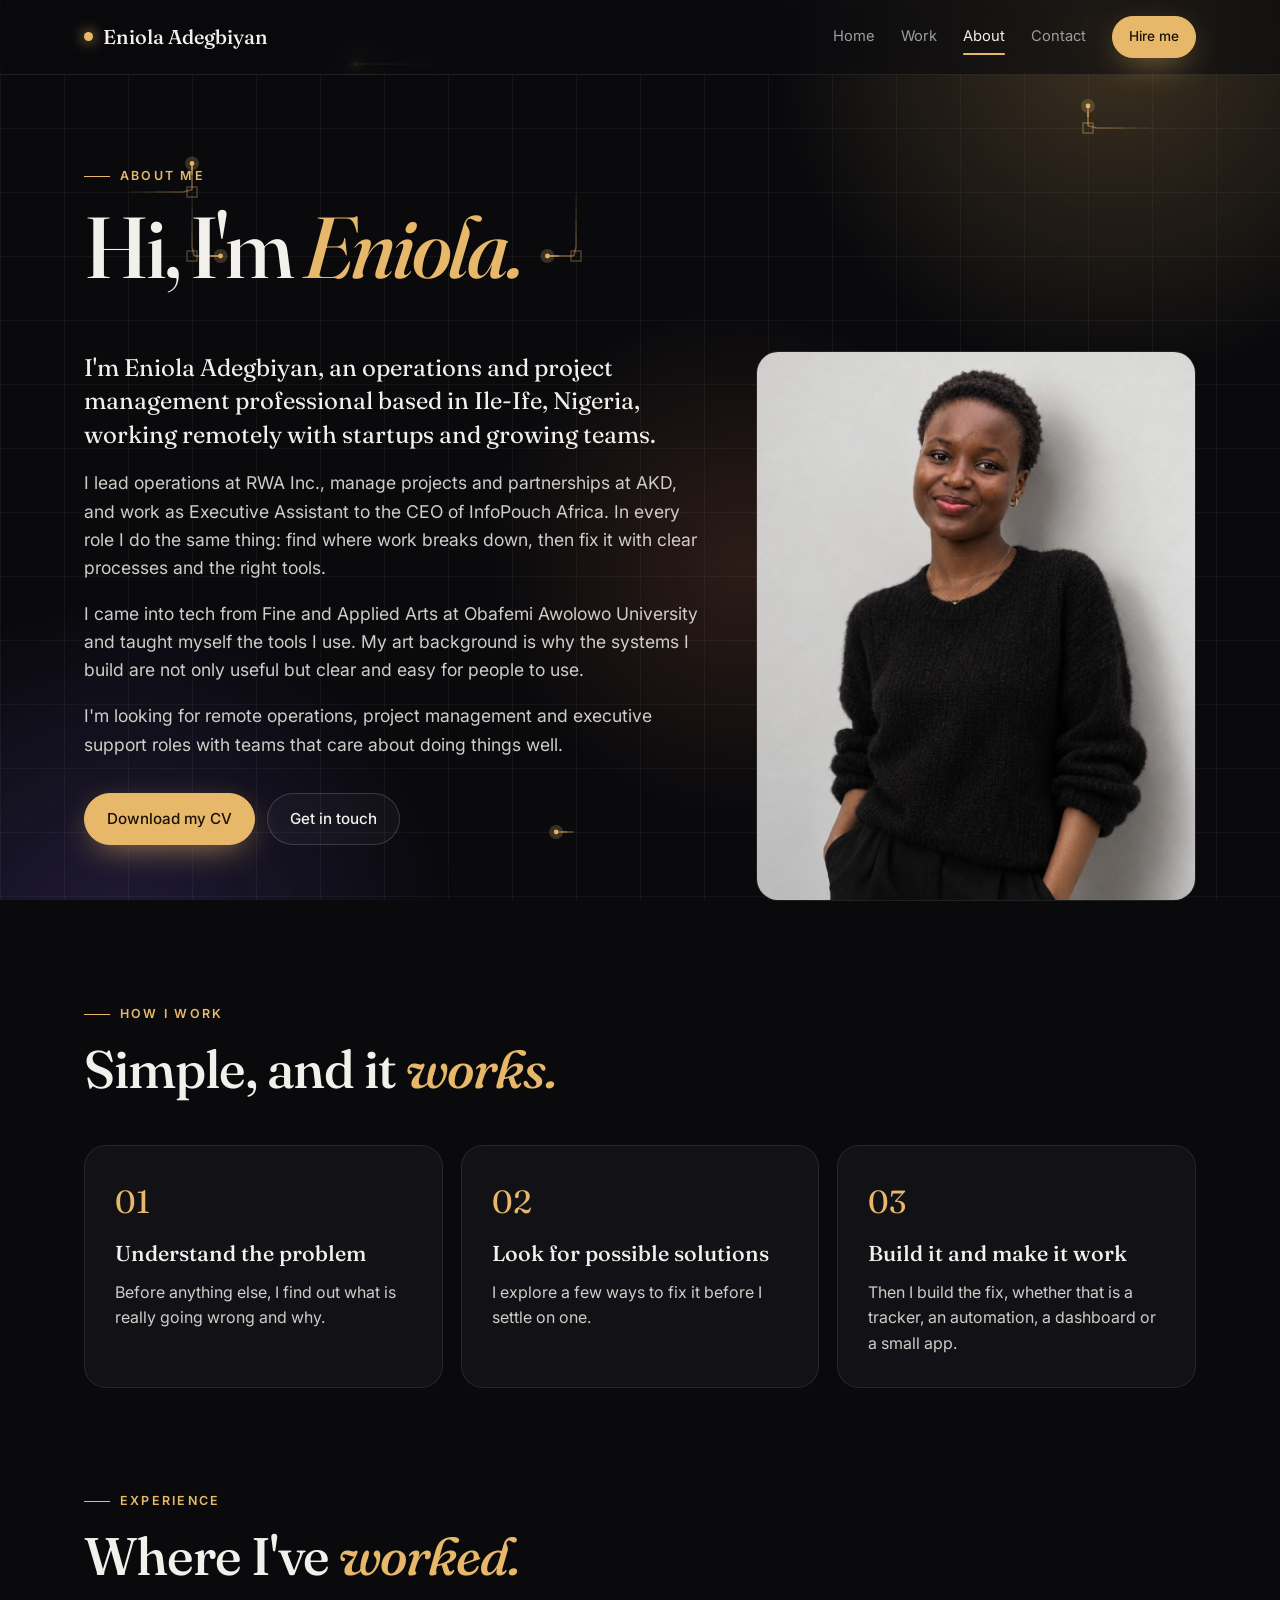
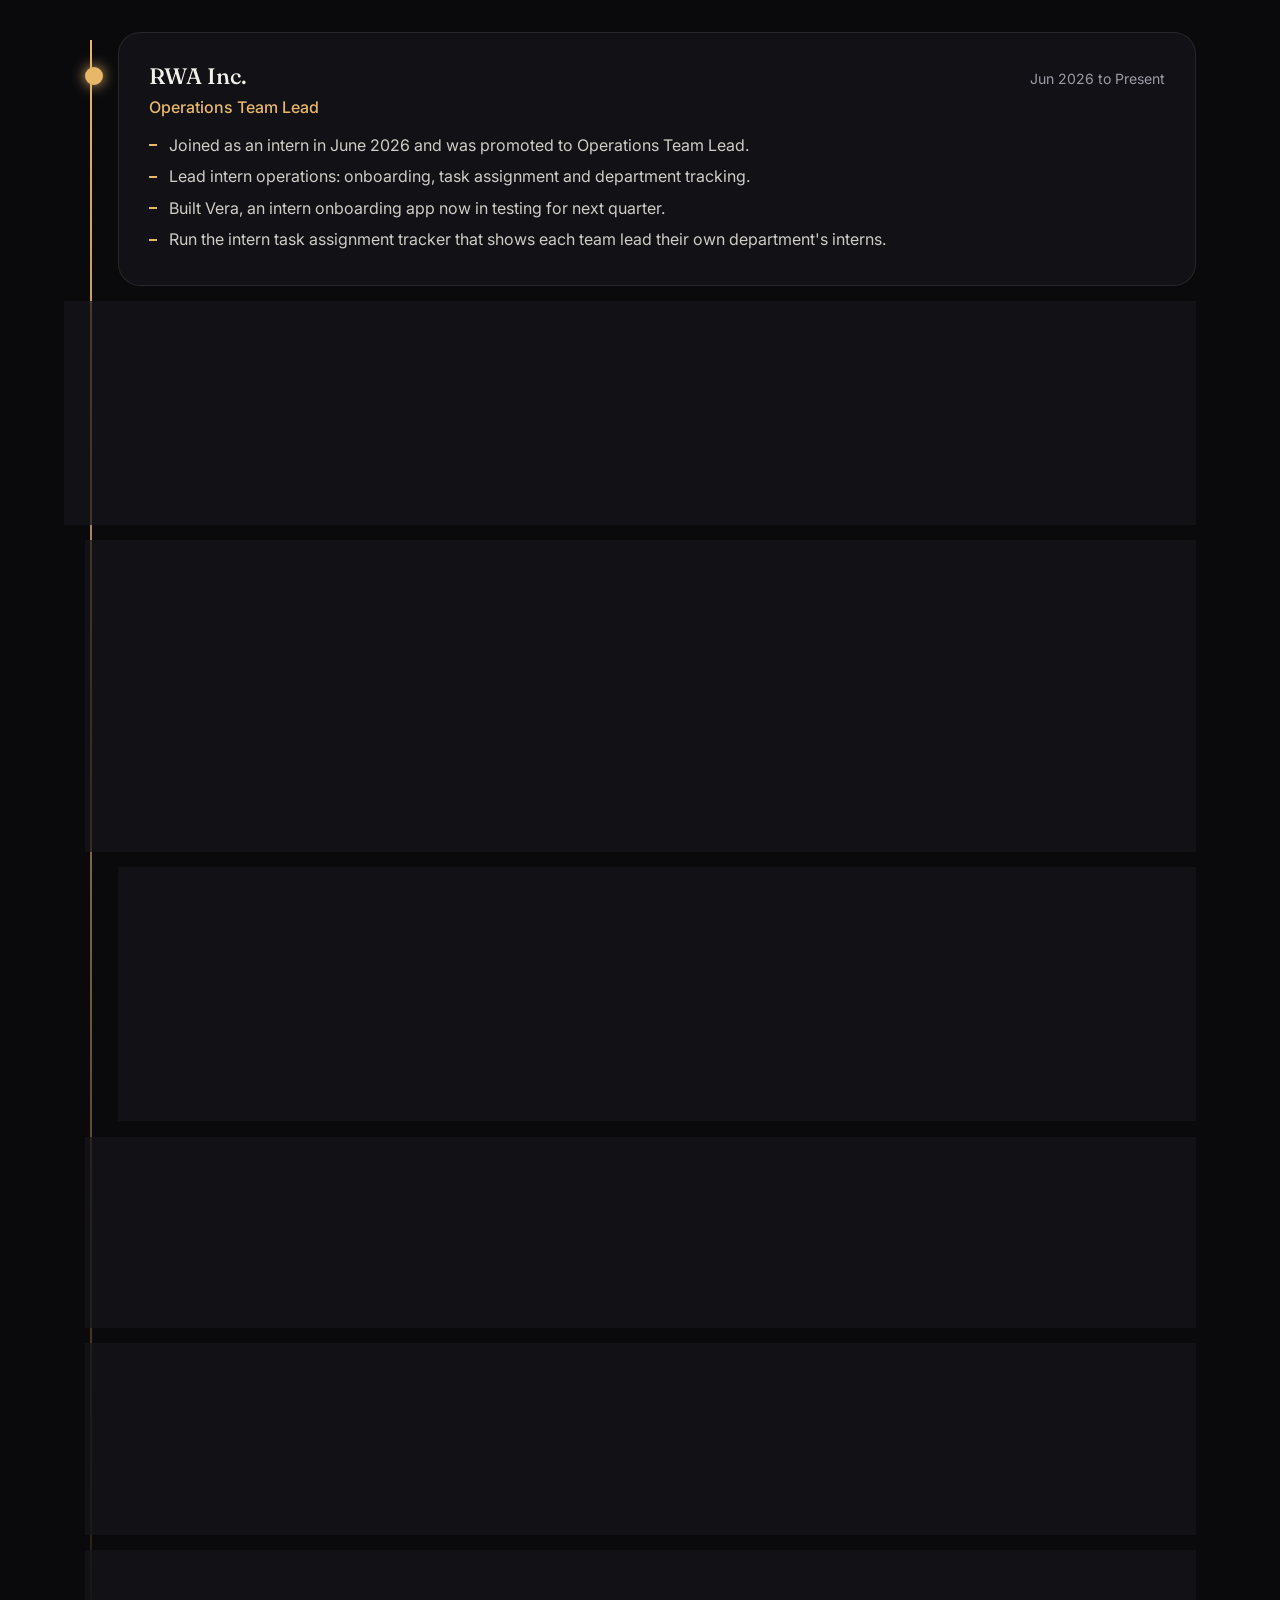
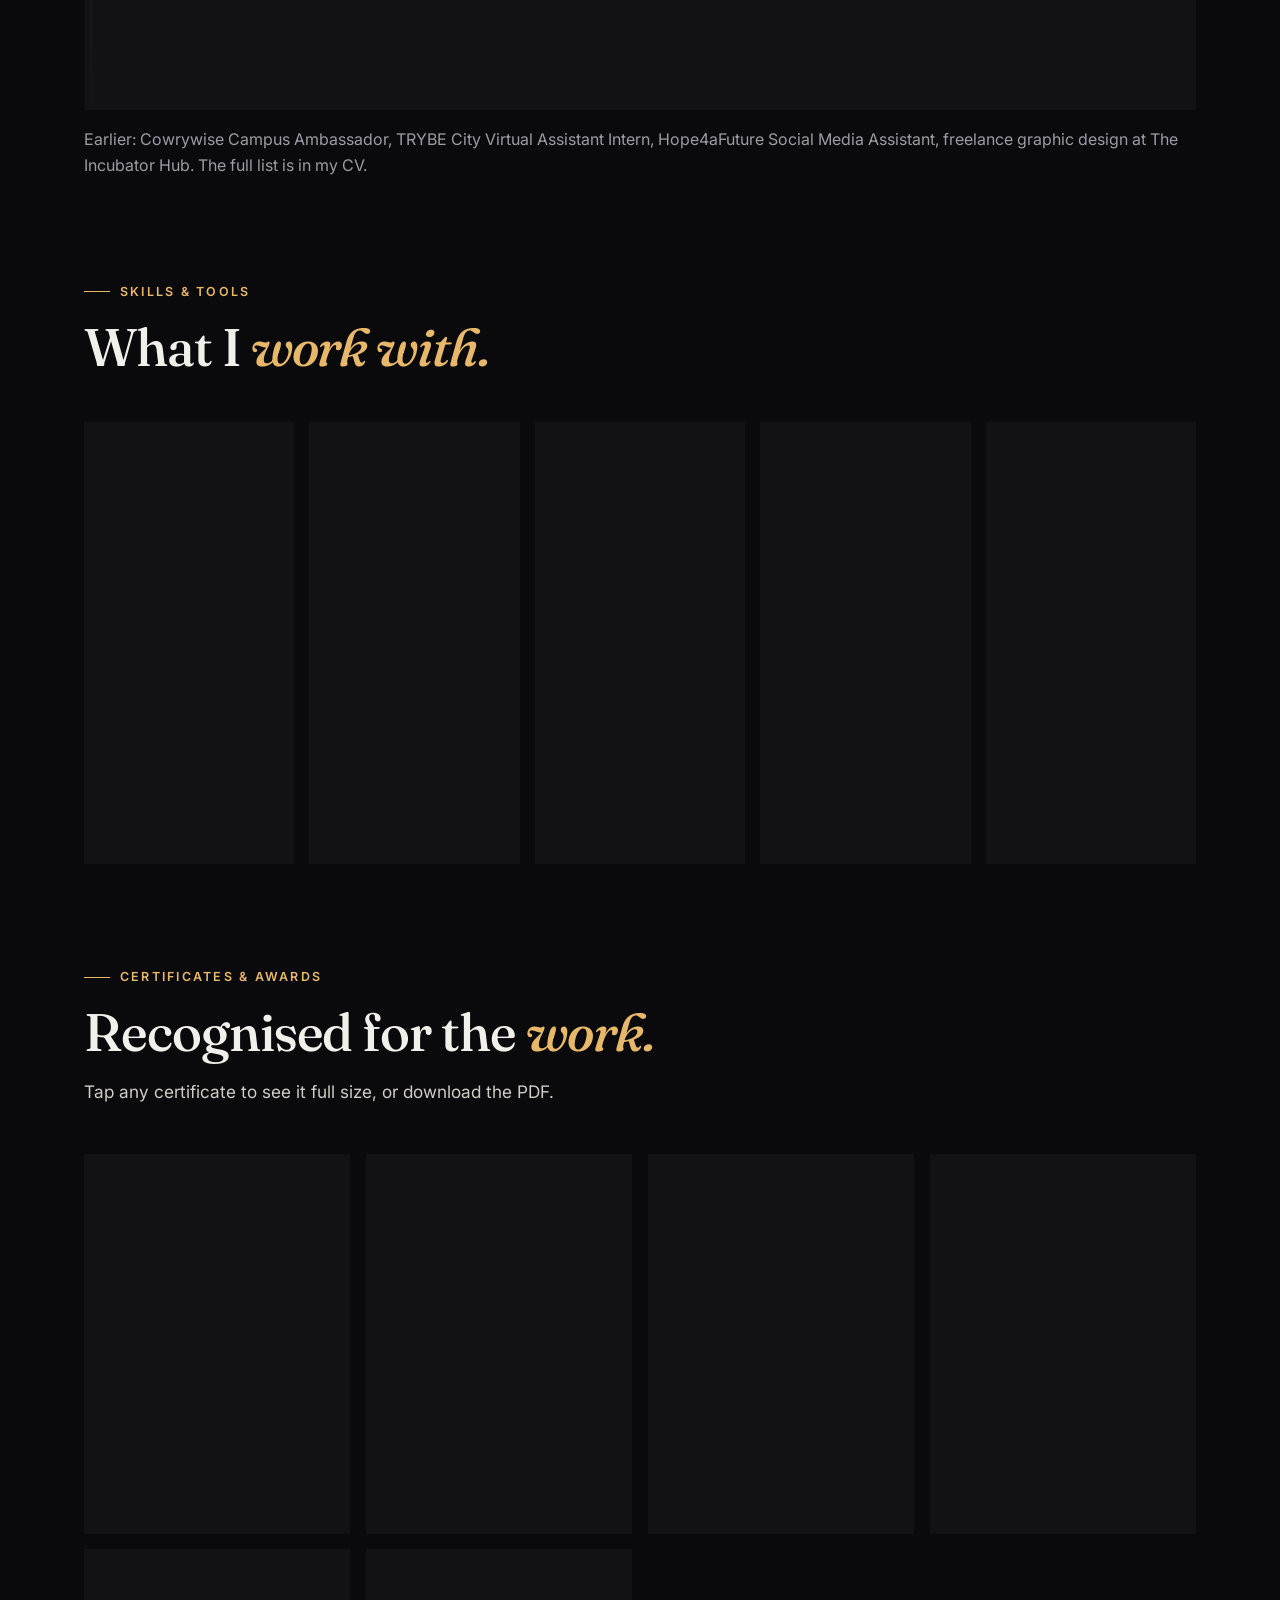
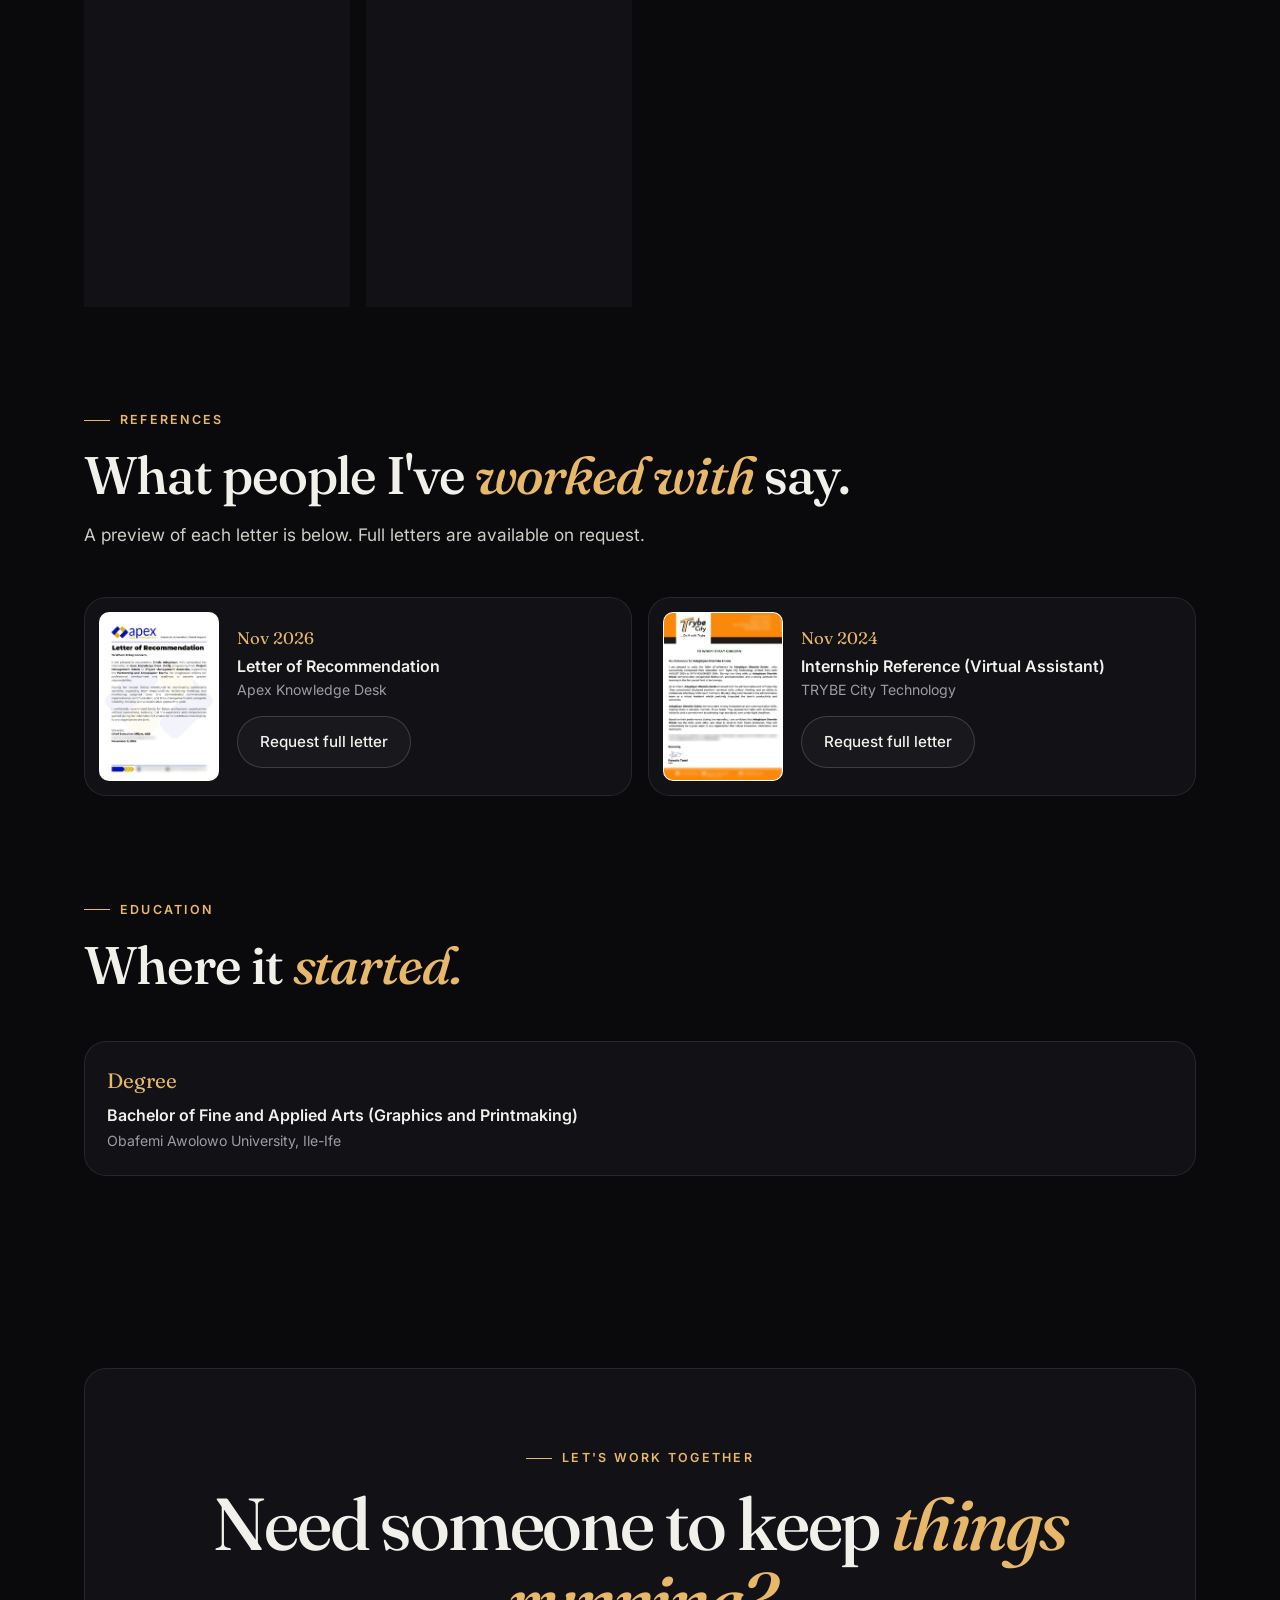
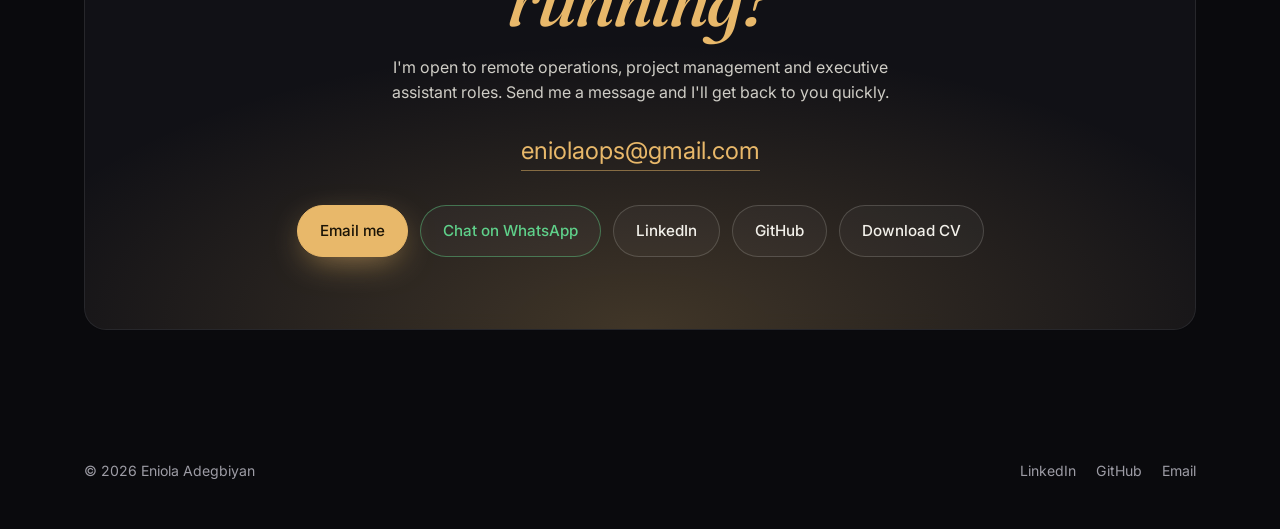
==== commit ae2b78de: "Add files via upload" ====
--- a/about.html
+++ b/about.html
@@ -18,8 +18,8 @@
   <link rel="preconnect" href="https://fonts.googleapis.com" />
   <link rel="preconnect" href="https://fonts.gstatic.com" crossorigin />
   <link href="https://fonts.googleapis.com/css2?family=Fraunces:ital,opsz,wght@0,9..144,400;0,9..144,500;0,9..144,600;1,9..144,400;1,9..144,500&family=Inter:wght@400;500;600&display=swap" rel="stylesheet" />
-  <!-- ?v=10 makes browsers fetch fresh files. When you upload a changed file, raise the number (v=11, v=12...) in all 4 pages. -->
-  <link rel="stylesheet" href="style.css?v=10" />
+  <!-- ?v=11 makes browsers fetch fresh files. When you upload a changed file, raise the number (v=11, v=12...) in all 4 pages. -->
+  <link rel="stylesheet" href="style.css?v=11" />
   <script>document.documentElement.classList.add("js");</script>
 </head>
 <body data-page="about">
@@ -45,8 +45,8 @@
       });
     })();
   </script>
-  <script src="content.js?v=10"></script>
-  <script src="glow.js?v=10"></script>
-  <script src="main.js?v=10"></script>
+  <script src="content.js?v=11"></script>
+  <script src="glow.js?v=11"></script>
+  <script src="main.js?v=11"></script>
 </body>
 </html>
--- a/style.css
+++ b/style.css
@@ -287,6 +287,40 @@
 .cert h3 { font-weight: 600; font-size: 1rem; margin: 6px 0 2px; }
 .cert p { color: var(--muted); font-size: 0.88rem; }
 
+/* ---------- Certificate gallery, lightbox and letters (About page) ---------- */
+.cert-gallery { display: grid; grid-template-columns: repeat(auto-fill, minmax(260px, 1fr)); gap: 16px; }
+.cert-card { margin: 0; padding: 12px; display: flex; flex-direction: column; }
+.cert-thumb { position: relative; display: block; width: 100%; aspect-ratio: 4 / 3; padding: 0; border: 1px solid var(--line); border-radius: 14px; overflow: hidden; background: #f4f2ee; cursor: zoom-in; }
+.cert-thumb img { width: 100%; height: 100%; object-fit: contain; transition: transform 0.35s ease; }
+.cert-thumb:hover img, .cert-thumb:focus-visible img { transform: scale(1.04); }
+.cert-thumb:focus-visible { outline: 2px solid var(--accent); outline-offset: 2px; }
+.cert-badge { position: absolute; top: 10px; left: 10px; padding: 4px 10px; border-radius: 999px; background: var(--accent); color: var(--accent-ink); font-size: 0.72rem; font-weight: 600; letter-spacing: 0.04em; }
+.cert-card figcaption { padding: 14px 6px 4px; display: flex; flex-direction: column; flex: 1; }
+.cert-card .yr, .letter-card .yr { color: var(--accent); font-family: var(--serif); font-size: 1.05rem; }
+.cert-card h3, .letter-card h3 { font-weight: 600; font-size: 1rem; line-height: 1.35; margin: 4px 0 2px; }
+.cert-card p, .letter-card p { color: var(--muted); font-size: 0.88rem; }
+.cert-actions { display: flex; gap: 18px; margin-top: auto; padding-top: 12px; }
+.link-btn { background: none; border: 0; padding: 0; color: var(--accent); font: inherit; font-size: 0.88rem; font-weight: 500; cursor: pointer; text-decoration: none; }
+.link-btn:hover { text-decoration: underline; }
+.letters { display: grid; grid-template-columns: repeat(auto-fit, minmax(320px, 1fr)); gap: 16px; }
+.letter-card { padding: 14px; display: grid; grid-template-columns: 120px 1fr; gap: 18px; align-items: center; }
+.letter-thumb { border-radius: 10px; overflow: hidden; border: 1px solid var(--line); background: #fff; aspect-ratio: 1 / 1.41; }
+.letter-thumb img { width: 100%; height: 100%; object-fit: cover; object-position: top; }
+.letter-body .btn { margin-top: 14px; }
+.lightbox { position: fixed; inset: 0; z-index: 200; background: rgba(5, 5, 8, 0.88); display: grid; place-items: center; padding: 20px; backdrop-filter: blur(6px); -webkit-backdrop-filter: blur(6px); }
+.lightbox[hidden] { display: none; }
+.lb-inner { position: relative; width: min(1000px, 100%); max-height: 100%; display: flex; flex-direction: column; gap: 12px; }
+.lb-inner img { width: 100%; max-height: calc(100vh - 170px); object-fit: contain; border-radius: 12px; background: #fff; }
+.lb-close { position: absolute; top: -6px; right: -6px; z-index: 1; width: 40px; height: 40px; border-radius: 50%; border: 1px solid var(--line-strong); background: var(--surface-solid); color: var(--text); font-size: 1.5rem; line-height: 1; cursor: pointer; }
+.lb-bar { display: flex; justify-content: space-between; align-items: center; gap: 12px; flex-wrap: wrap; }
+.lb-bar strong { display: block; font-weight: 600; }
+.lb-bar small { color: var(--muted); }
+.lb-nav { display: flex; align-items: center; gap: 16px; }
+@media (max-width: 680px) {
+  .letter-card { grid-template-columns: 90px 1fr; gap: 14px; }
+  .lb-nav { width: 100%; justify-content: space-between; }
+}
+
 /* ---------- Contact (bottom of every page) ---------- */
 .contact-card { padding: clamp(36px, 6vw, 72px); text-align: center; position: relative; overflow: hidden; }
 .contact-card::before { content: ""; position: absolute; inset: auto -20% -60% -20%; height: 120%; background: radial-gradient(ellipse at center, rgba(232, 184, 106, 0.22), transparent 60%); pointer-events: none; }
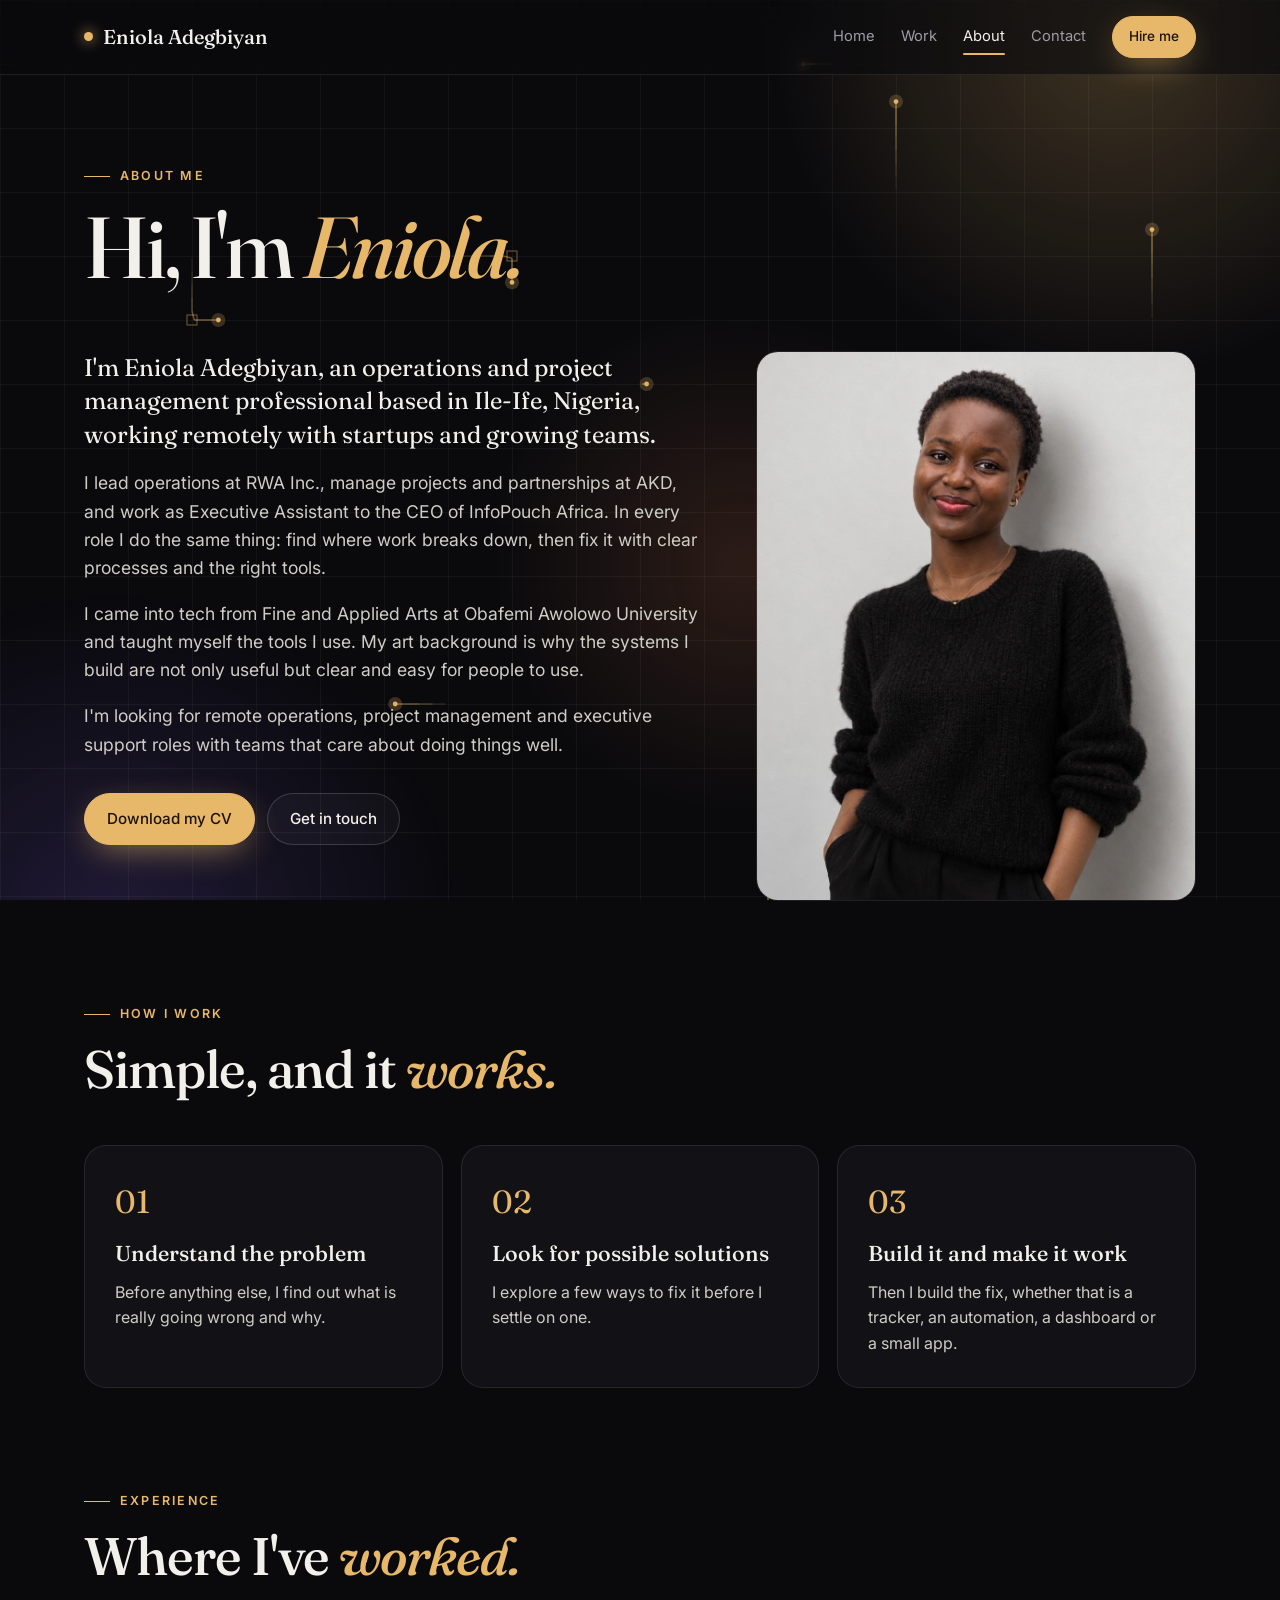
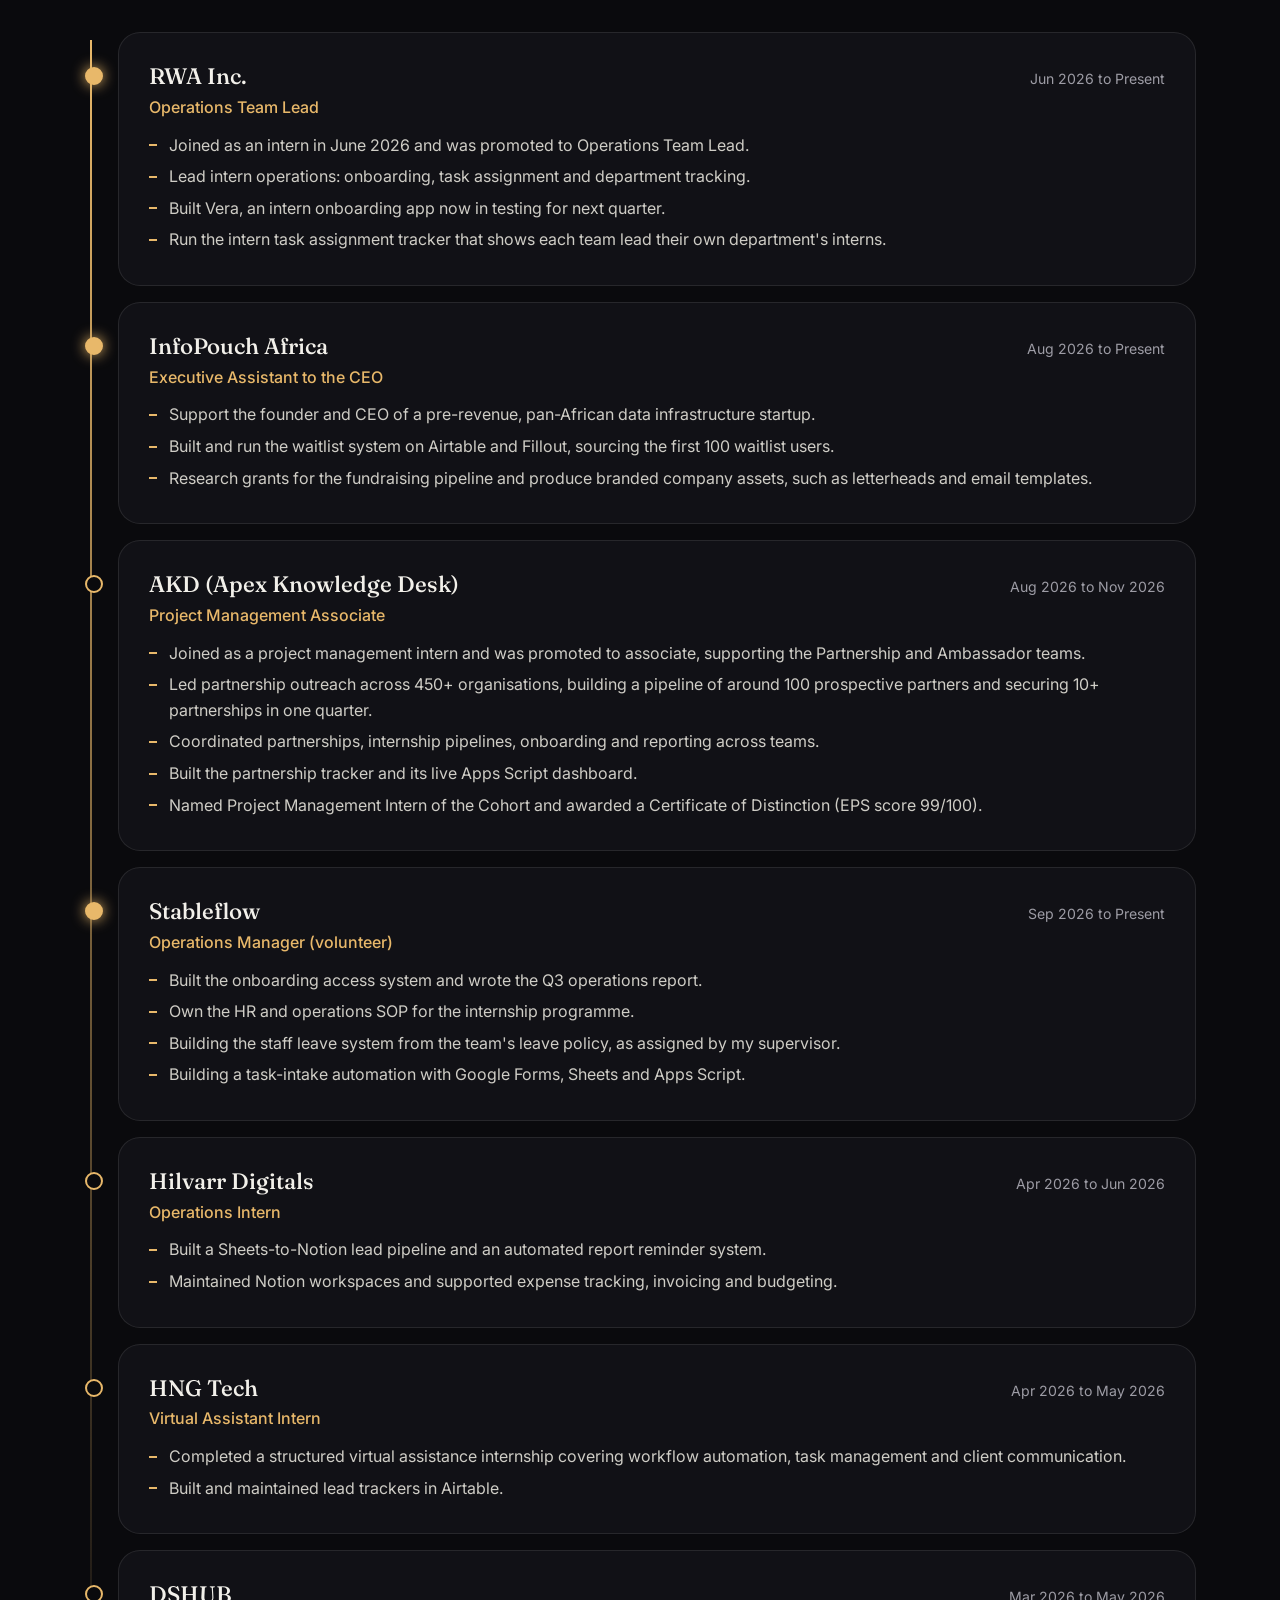
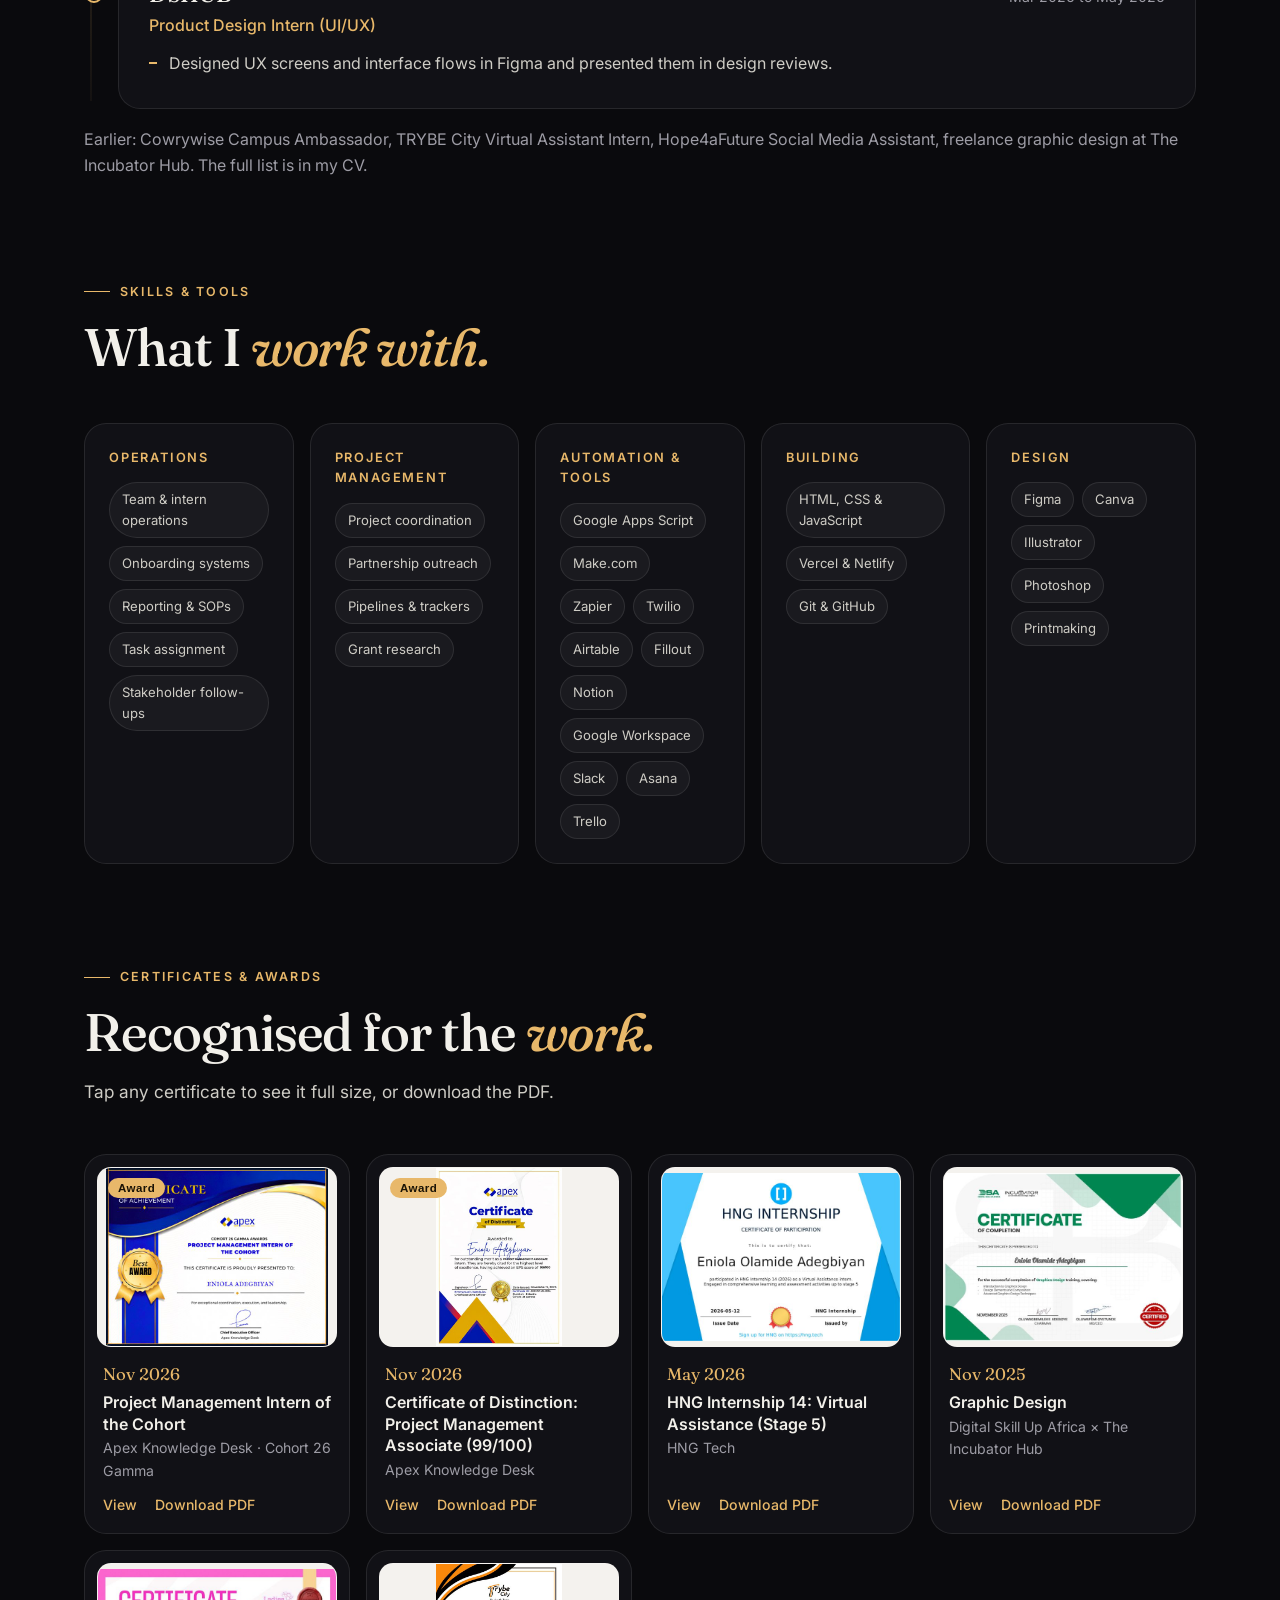
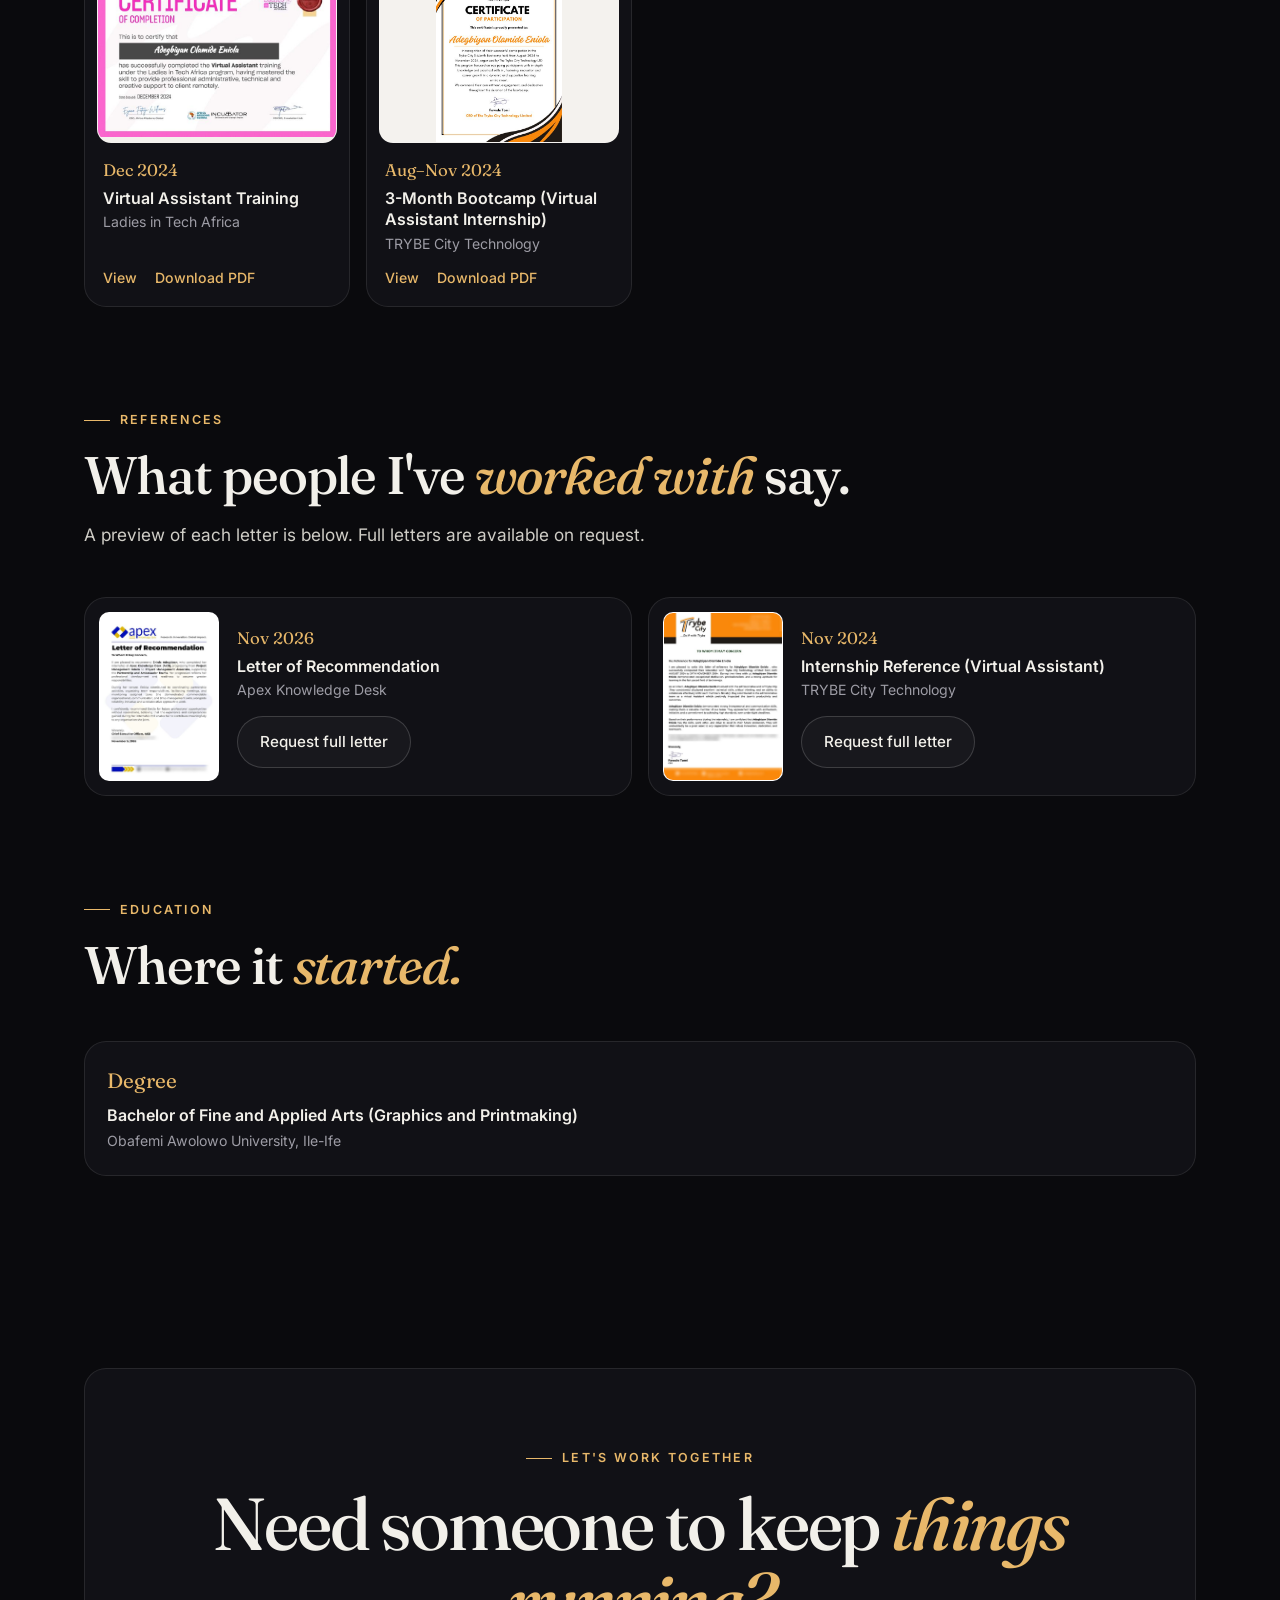
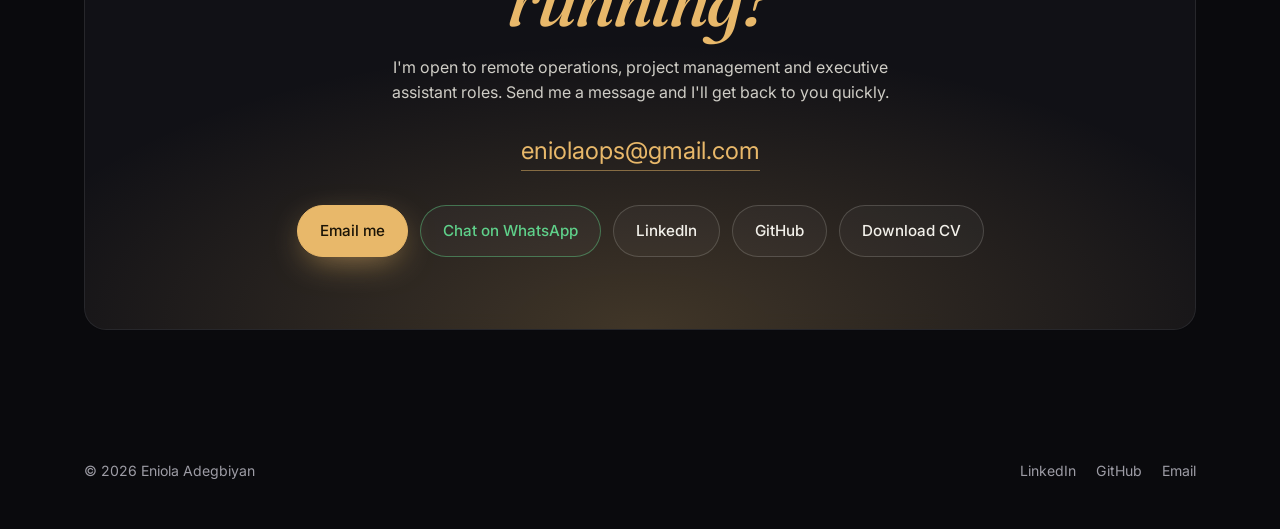
==== commit 38e317f5: "Add files via upload" ====
--- a/about.html
+++ b/about.html
@@ -18,8 +18,8 @@
   <link rel="preconnect" href="https://fonts.googleapis.com" />
   <link rel="preconnect" href="https://fonts.gstatic.com" crossorigin />
   <link href="https://fonts.googleapis.com/css2?family=Fraunces:ital,opsz,wght@0,9..144,400;0,9..144,500;0,9..144,600;1,9..144,400;1,9..144,500&family=Inter:wght@400;500;600&display=swap" rel="stylesheet" />
-  <!-- ?v=11 makes browsers fetch fresh files. When you upload a changed file, raise the number (v=11, v=12...) in all 4 pages. -->
-  <link rel="stylesheet" href="style.css?v=11" />
+  <!-- ?v=12 makes browsers fetch fresh files. When you upload a changed file, raise the number (v=11, v=12...) in all 4 pages. -->
+  <link rel="stylesheet" href="style.css?v=12" />
   <script>document.documentElement.classList.add("js");</script>
 </head>
 <body data-page="about">
@@ -45,8 +45,8 @@
       });
     })();
   </script>
-  <script src="content.js?v=11"></script>
-  <script src="glow.js?v=11"></script>
-  <script src="main.js?v=11"></script>
+  <script src="content.js?v=12"></script>
+  <script src="glow.js?v=12"></script>
+  <script src="main.js?v=12"></script>
 </body>
 </html>
--- a/style.css
+++ b/style.css
@@ -143,7 +143,9 @@
   position: relative; aspect-ratio: 4 / 5; border-radius: 220px 220px 28px 28px; overflow: hidden;
   border: 1px solid var(--line-strong); background: var(--surface-solid);
 }
-.portrait img { width: 100%; height: 100%; object-fit: cover; object-position: 50% 22%; }
+.portrait img { position: absolute; inset: 0; width: 100%; height: 100%; object-fit: cover; object-position: 50% 22%; opacity: 0; transform: scale(1.03); transition: opacity 1.2s ease, transform 8s ease; }
+.portrait img.on { opacity: 1; transform: scale(1); }
+.portrait img:only-child { opacity: 1; transform: none; }
 .float-chip {
   position: absolute; display: flex; align-items: center; gap: 10px; padding: 12px 16px;
   font-size: 0.85rem; border-radius: 16px; white-space: nowrap; box-shadow: 0 20px 40px -20px #000;
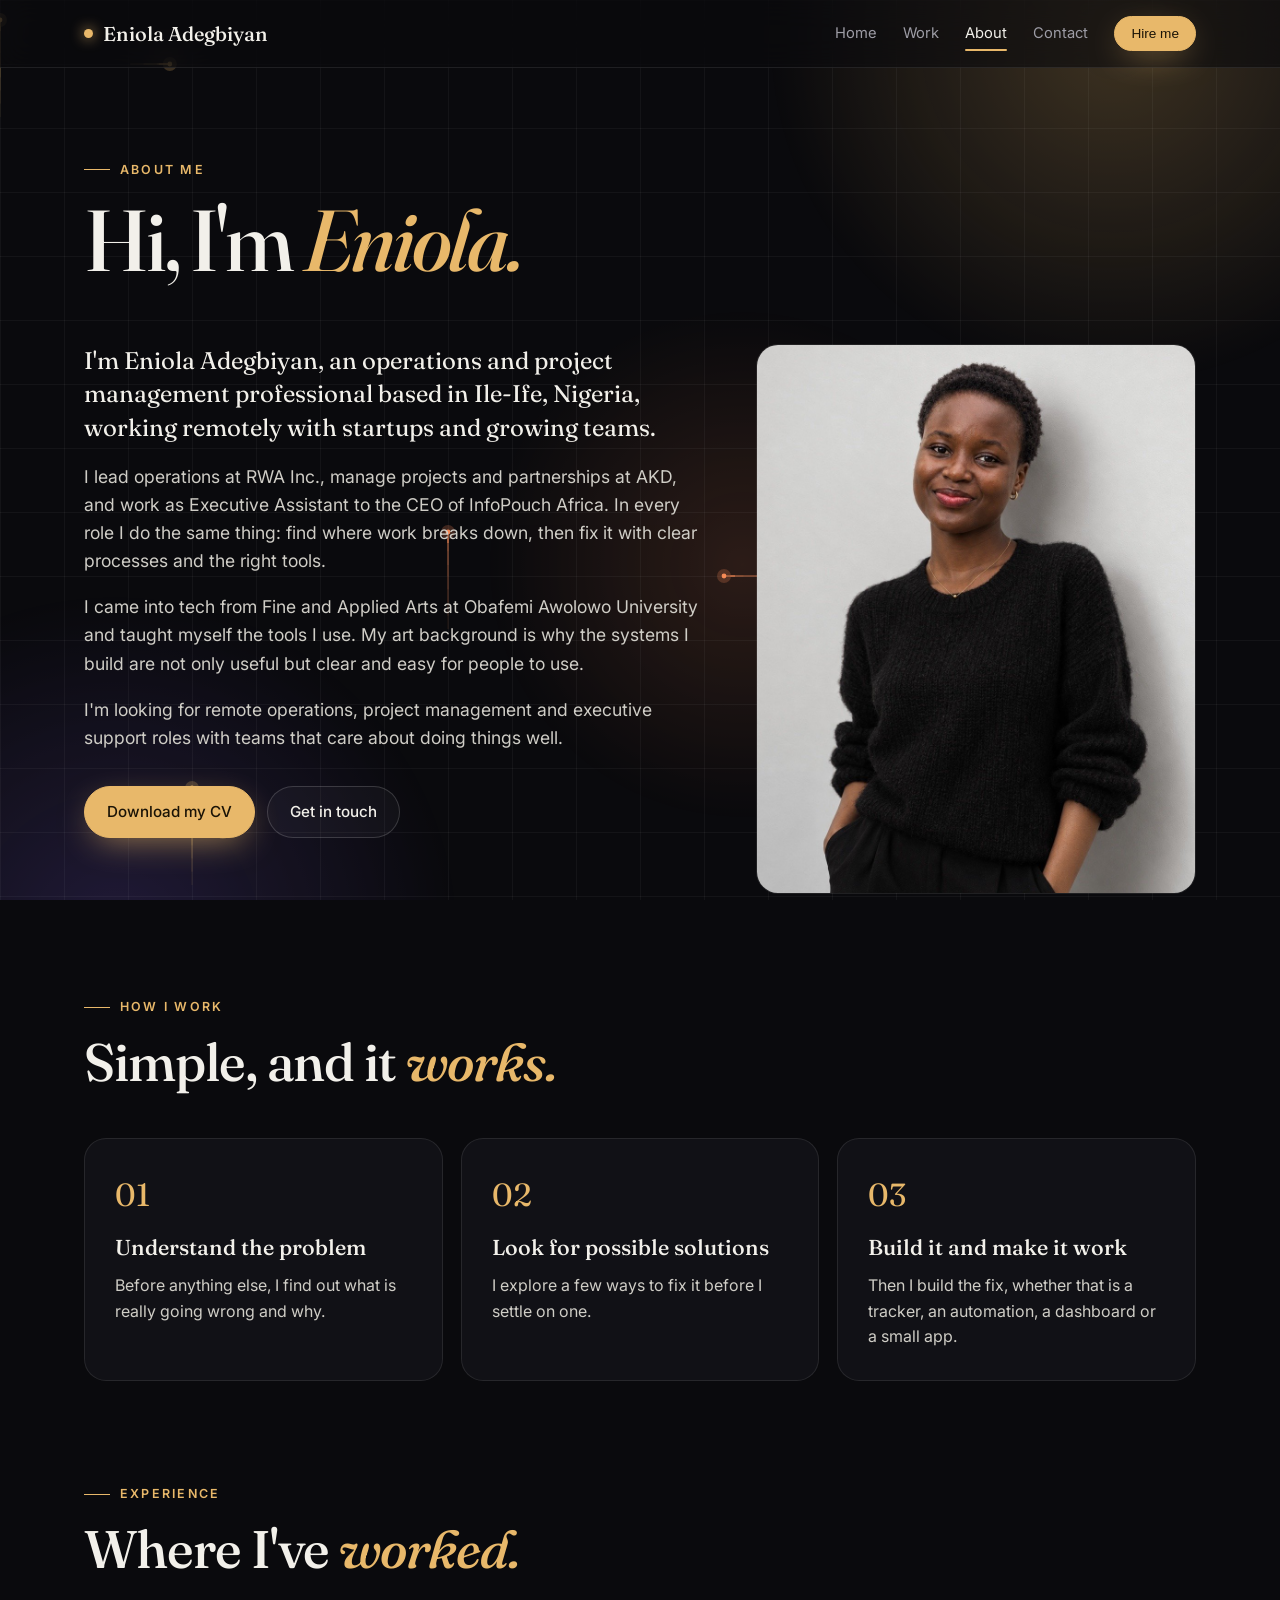
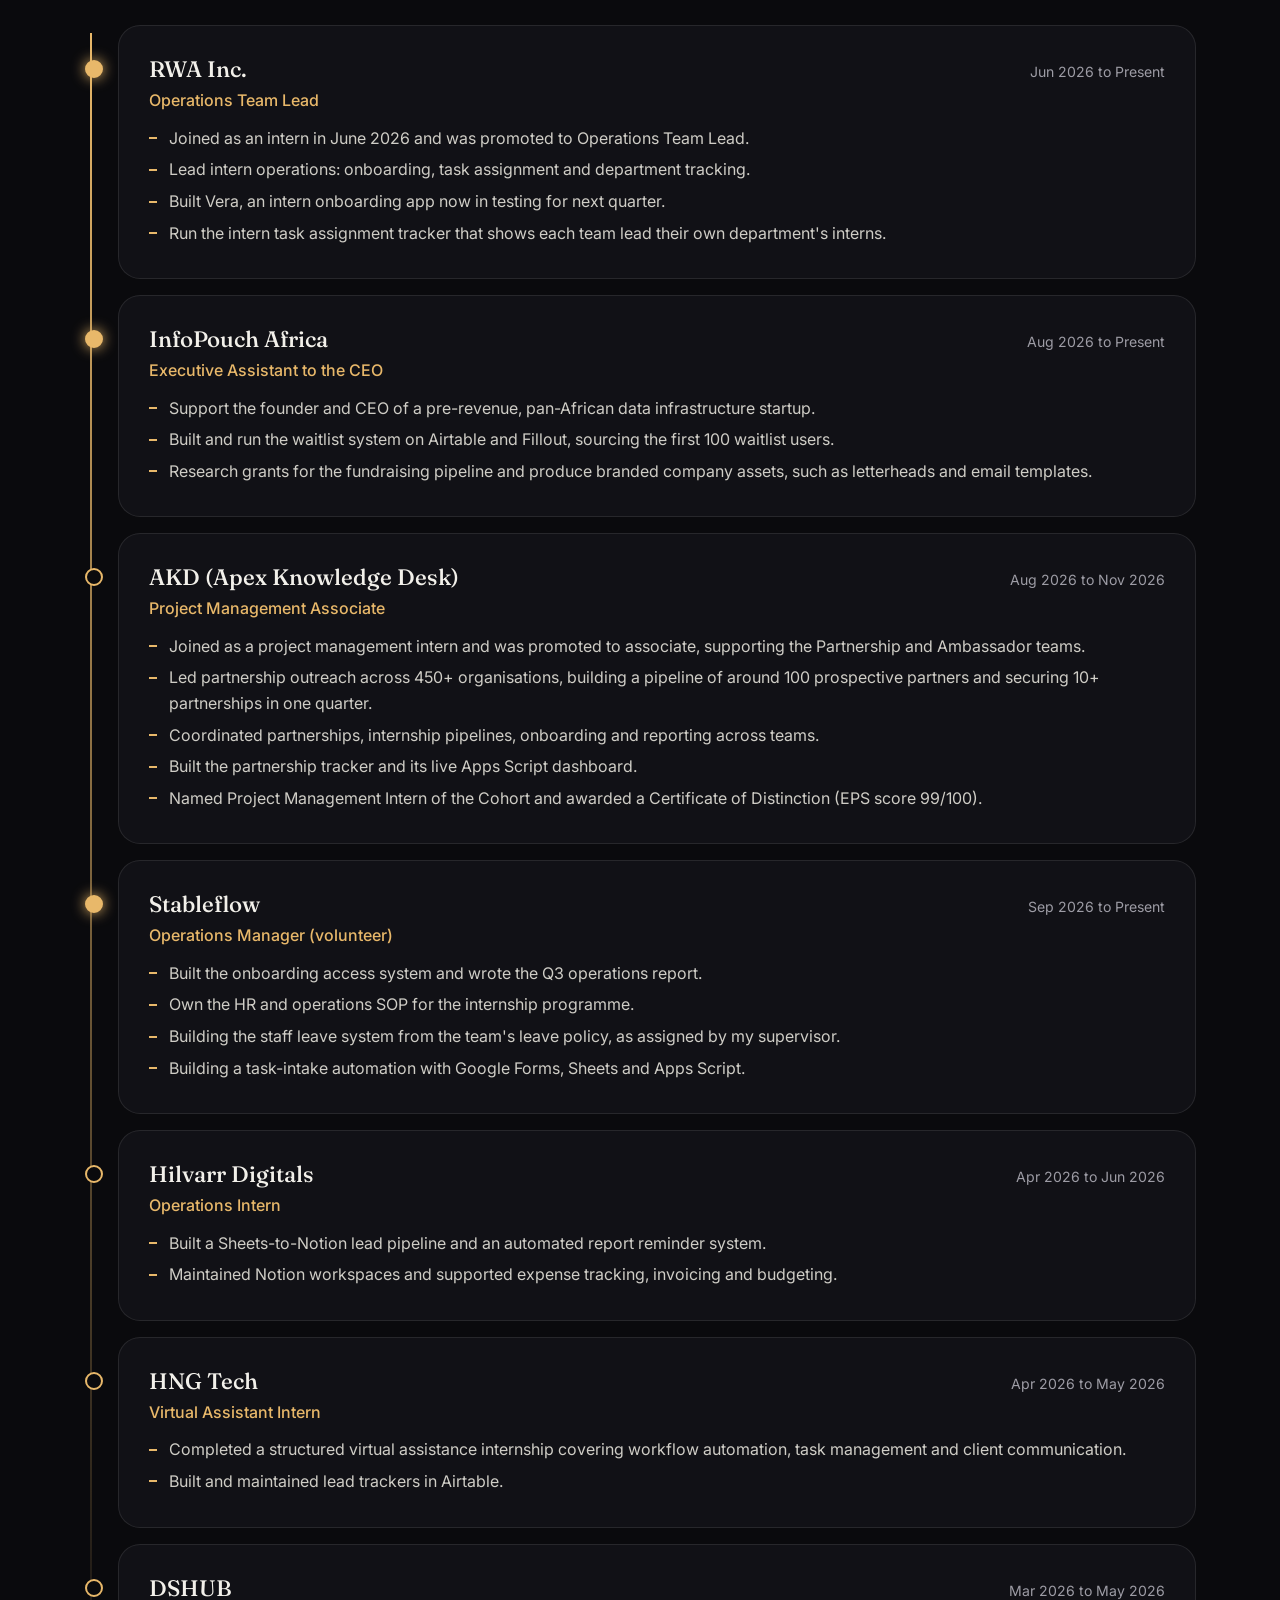
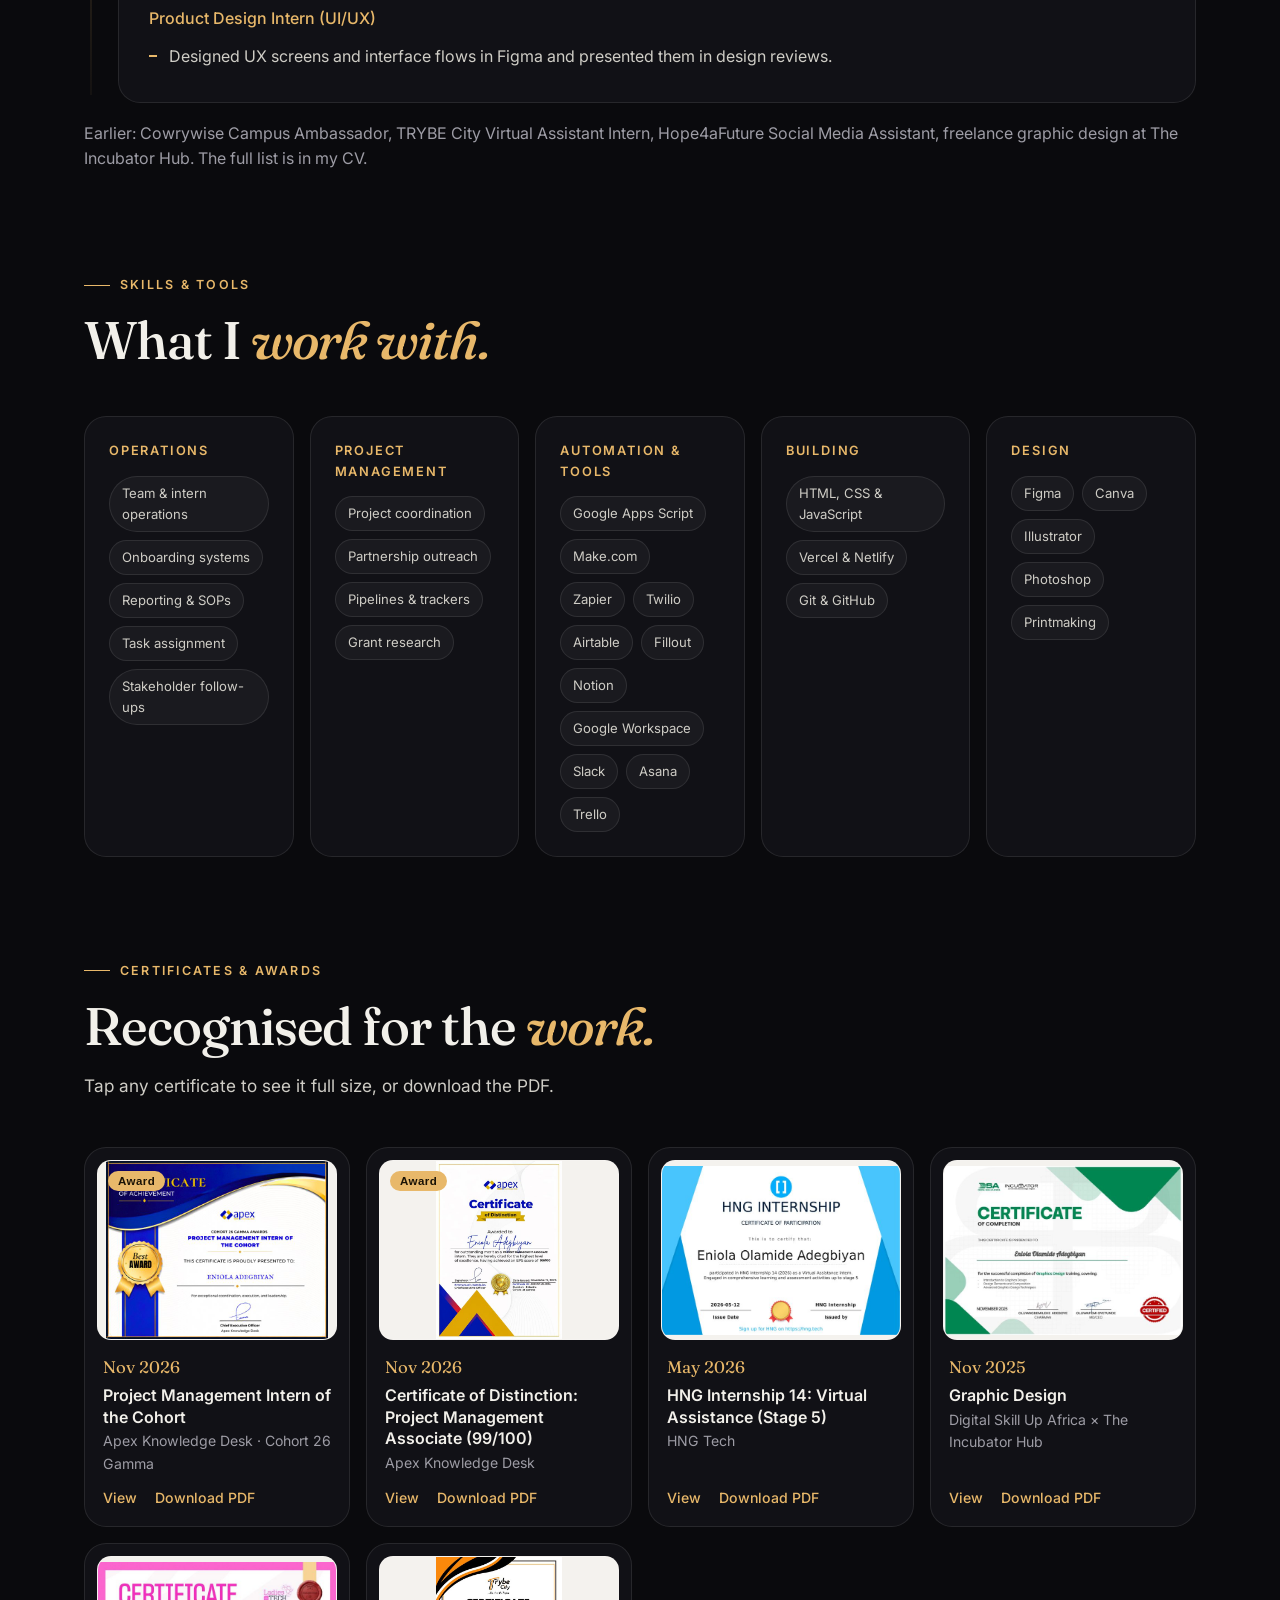
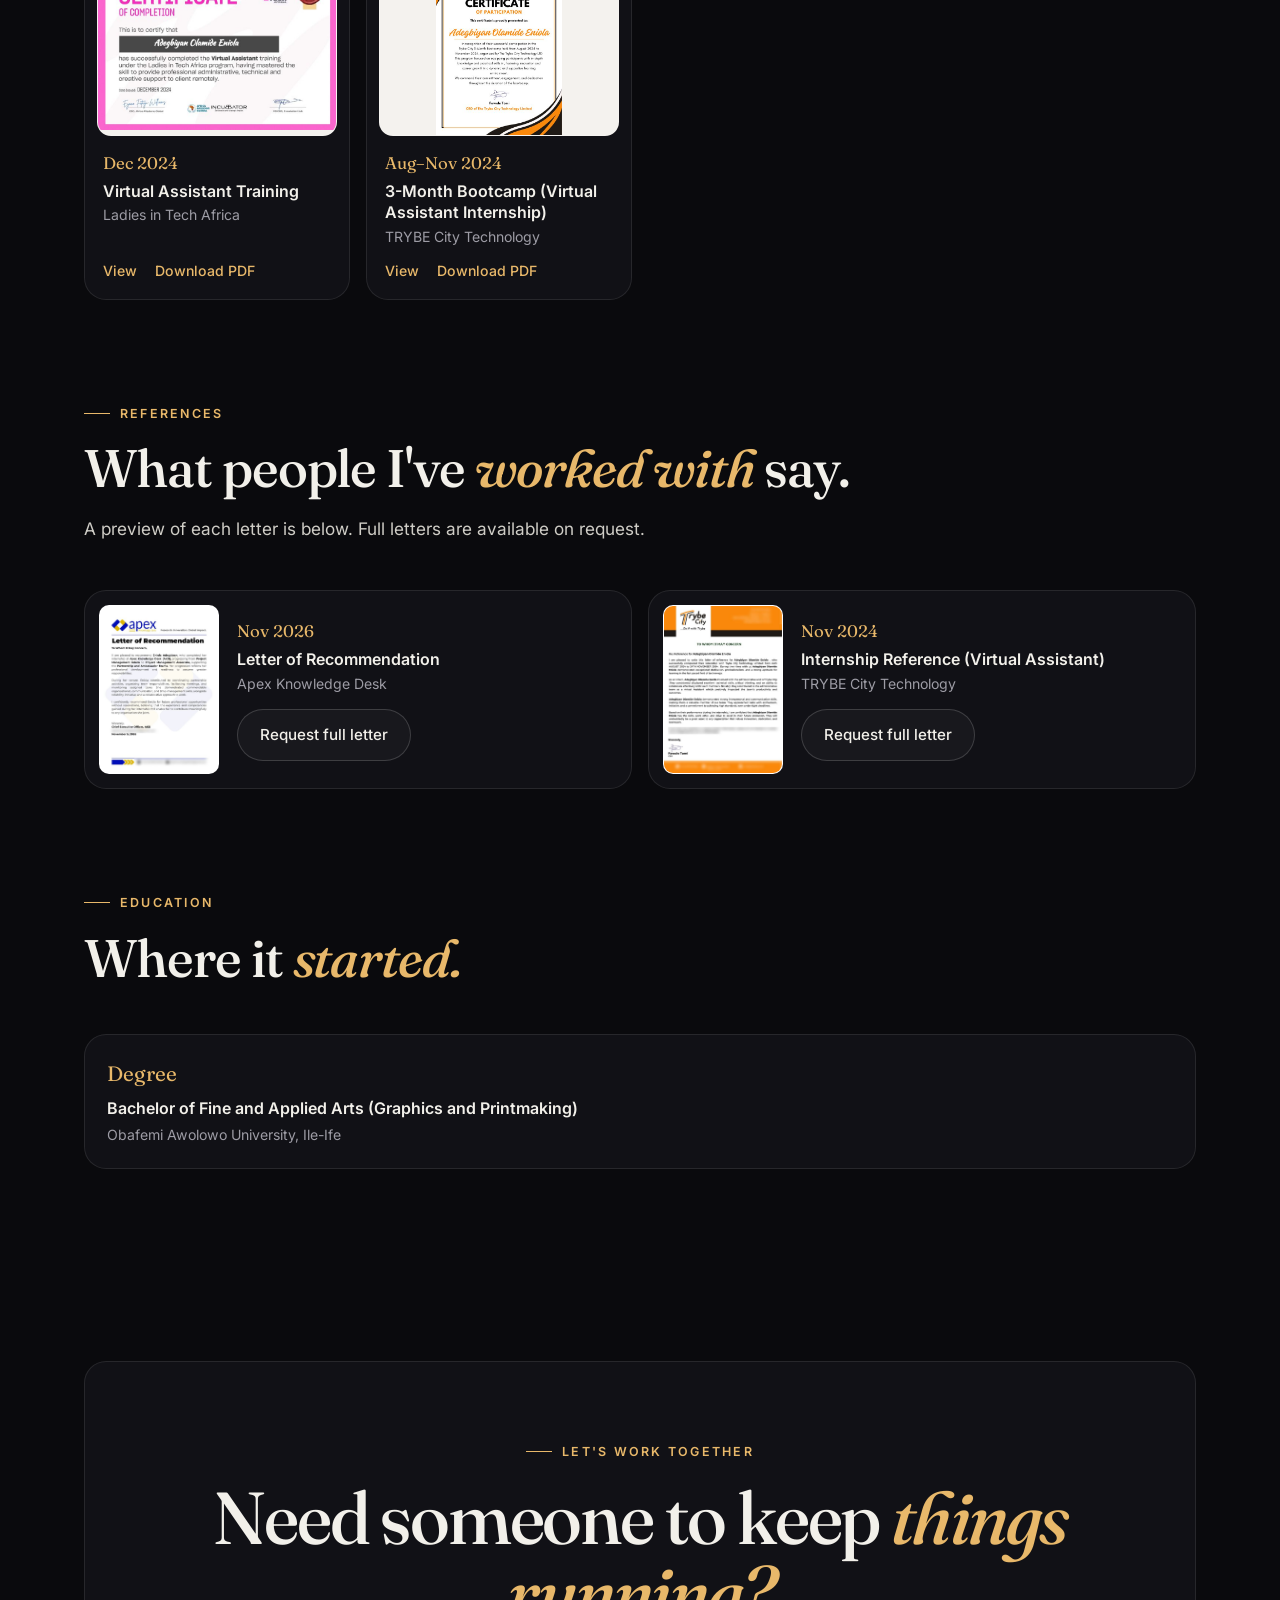
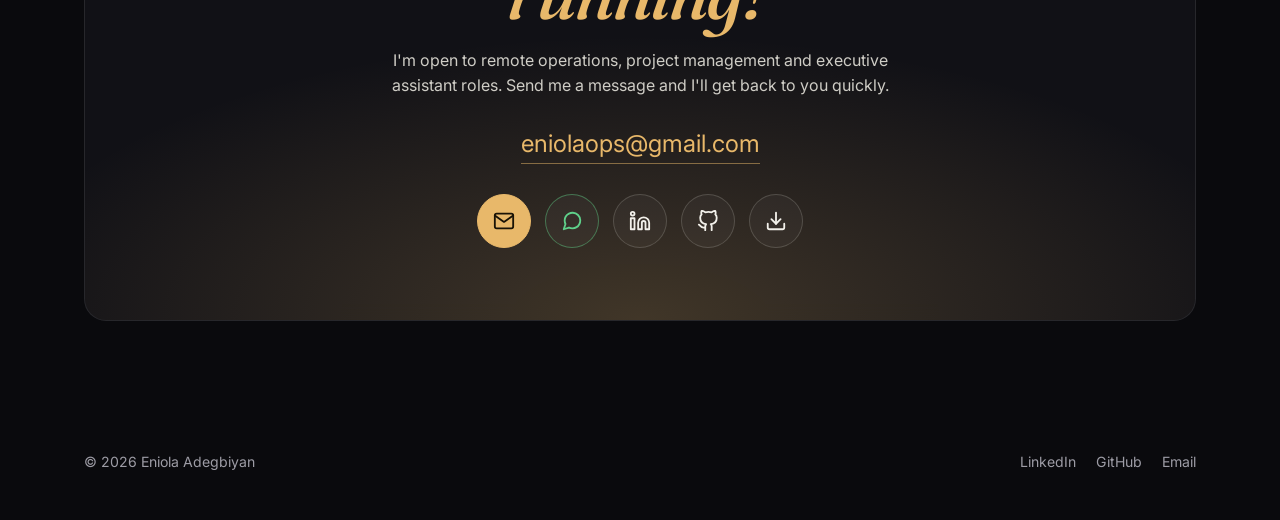
==== commit 28c1fc68: "Add files via upload" ====
--- a/about.html
+++ b/about.html
@@ -18,8 +18,8 @@
   <link rel="preconnect" href="https://fonts.googleapis.com" />
   <link rel="preconnect" href="https://fonts.gstatic.com" crossorigin />
   <link href="https://fonts.googleapis.com/css2?family=Fraunces:ital,opsz,wght@0,9..144,400;0,9..144,500;0,9..144,600;1,9..144,400;1,9..144,500&family=Inter:wght@400;500;600&display=swap" rel="stylesheet" />
-  <!-- ?v=12 makes browsers fetch fresh files. When you upload a changed file, raise the number (v=11, v=12...) in all 4 pages. -->
-  <link rel="stylesheet" href="style.css?v=12" />
+  <!-- ?v=13 makes browsers fetch fresh files. When you upload a changed file, raise the number (v=11, v=12...) in all 4 pages. -->
+  <link rel="stylesheet" href="style.css?v=13" />
   <script>document.documentElement.classList.add("js");</script>
 </head>
 <body data-page="about">
@@ -45,8 +45,8 @@
       });
     })();
   </script>
-  <script src="content.js?v=12"></script>
-  <script src="glow.js?v=12"></script>
-  <script src="main.js?v=12"></script>
+  <script src="content.js?v=13"></script>
+  <script src="glow.js?v=13"></script>
+  <script src="main.js?v=13"></script>
 </body>
 </html>
--- a/style.css
+++ b/style.css
@@ -329,6 +329,28 @@
 .contact-card h2 { font-family: var(--serif); font-weight: 500; font-size: clamp(2.4rem, 6vw, 4.6rem); letter-spacing: -0.03em; line-height: 1.02; position: relative; }
 .contact-card p { color: var(--soft); max-width: 34em; margin: 18px auto 0; position: relative; }
 .contact-card .cta-row { justify-content: center; position: relative; }
+
+/* "Hire me" menu in the header */
+.hire { position: relative; }
+.hire-menu { position: absolute; right: 0; top: calc(100% + 10px); min-width: 210px; padding: 6px; border-radius: 16px; border: 1px solid var(--line-strong); background: var(--surface-solid); box-shadow: 0 18px 40px rgba(0, 0, 0, 0.45); z-index: 60; display: flex; flex-direction: column; }
+.hire-menu[hidden] { display: none; }
+.hire-menu a { display: flex; align-items: center; gap: 12px; padding: 11px 12px; border-radius: 10px; color: var(--text); font-size: 0.9rem; white-space: nowrap; }
+.hire-menu a:hover, .hire-menu a:focus-visible { background: rgba(255, 255, 255, 0.06); }
+.hire-menu svg { color: var(--accent); flex: none; }
+.hire-menu a.wa svg { color: var(--green); }
+
+/* Contact icons */
+.icon-row { margin-top: 30px; display: flex; justify-content: center; flex-wrap: wrap; gap: 14px; position: relative; }
+.icon-btn { position: relative; width: 54px; height: 54px; border-radius: 50%; display: grid; place-items: center; border: 1px solid var(--line-strong); color: var(--text); background: rgba(255, 255, 255, 0.03); transition: transform 0.2s, background 0.2s, border-color 0.2s, color 0.2s; }
+.icon-btn:hover, .icon-btn:focus-visible { transform: translateY(-3px); border-color: var(--accent); color: var(--accent); }
+.icon-btn.primary { background: var(--accent); border-color: var(--accent); color: var(--accent-ink); }
+.icon-btn.primary:hover { color: var(--accent-ink); }
+.icon-btn.wa { color: var(--green); border-color: rgba(95, 208, 138, 0.45); }
+.icon-btn.wa:hover { background: rgba(95, 208, 138, 0.1); color: var(--green); }
+.icon-btn::after { content: attr(data-tip); position: absolute; top: calc(100% + 8px); left: 50%; transform: translateX(-50%); font-size: 0.72rem; color: var(--muted); white-space: nowrap; opacity: 0; transition: opacity 0.2s; pointer-events: none; }
+.icon-btn:hover::after, .icon-btn:focus-visible::after { opacity: 1; }
+@media (hover: none) { .icon-btn::after { opacity: 1; } .icon-row { row-gap: 30px; margin-bottom: 18px; } }
+@media (max-width: 680px) { .icon-row { gap: 10px; } .icon-btn { width: 48px; height: 48px; } .icon-btn svg { width: 20px; height: 20px; } }
 .contact-email { display: inline-block; margin-top: 26px; font-size: clamp(1.1rem, 2.4vw, 1.5rem); color: var(--accent); border-bottom: 1px solid rgba(232, 184, 106, 0.5); position: relative; word-break: break-all; }
 
 footer { max-width: var(--max); margin: 0 auto; padding: 34px 24px 46px; display: flex; justify-content: space-between; gap: 16px; flex-wrap: wrap; color: var(--muted); font-size: 0.88rem; }
@@ -362,7 +384,7 @@
   .header-inner { padding: 14px 18px; }
   .brand .full { display: none; }
   .nav { gap: 16px; font-size: 0.85rem; }
-  .nav .btn { display: none; }
+  .nav a[href="#contact"] { display: none; }
   main { padding: 0 18px; }
   .section { padding: 68px 0; }
   .hero h1 { margin-top: 20px; }
